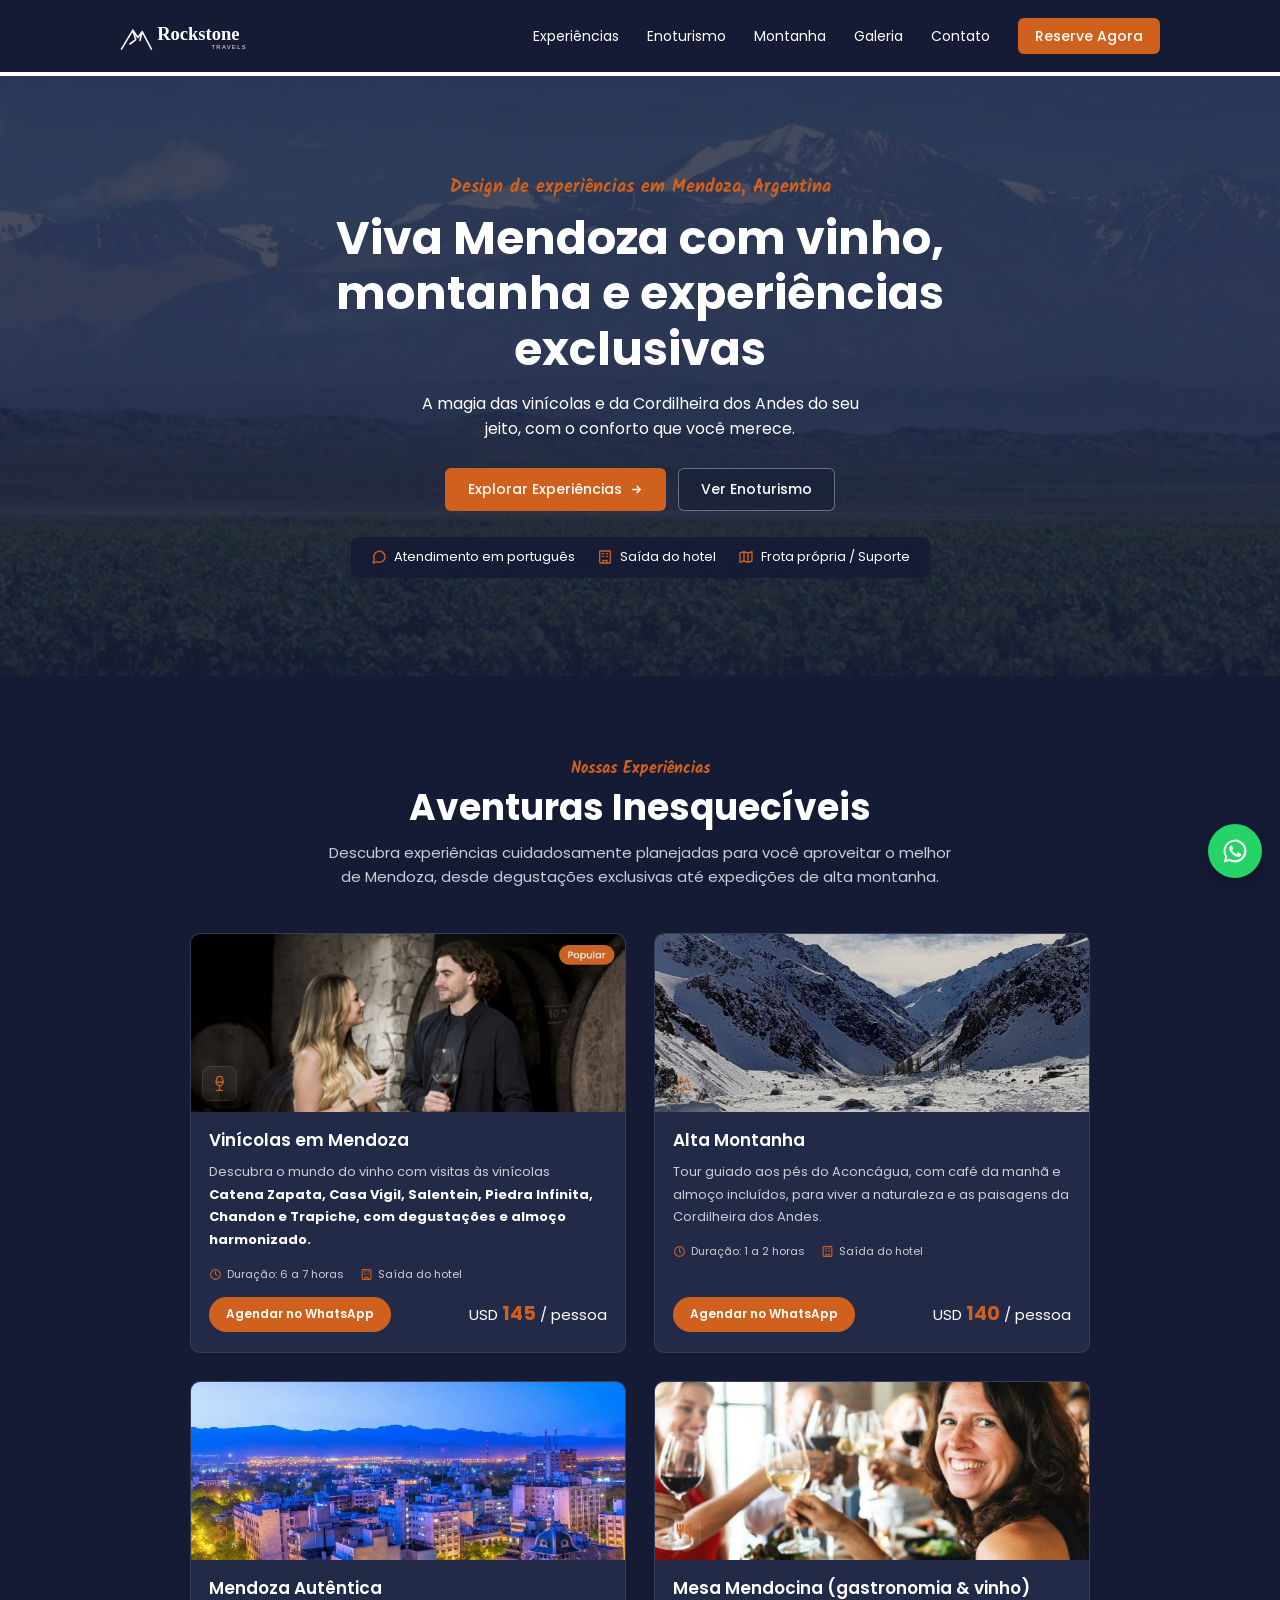
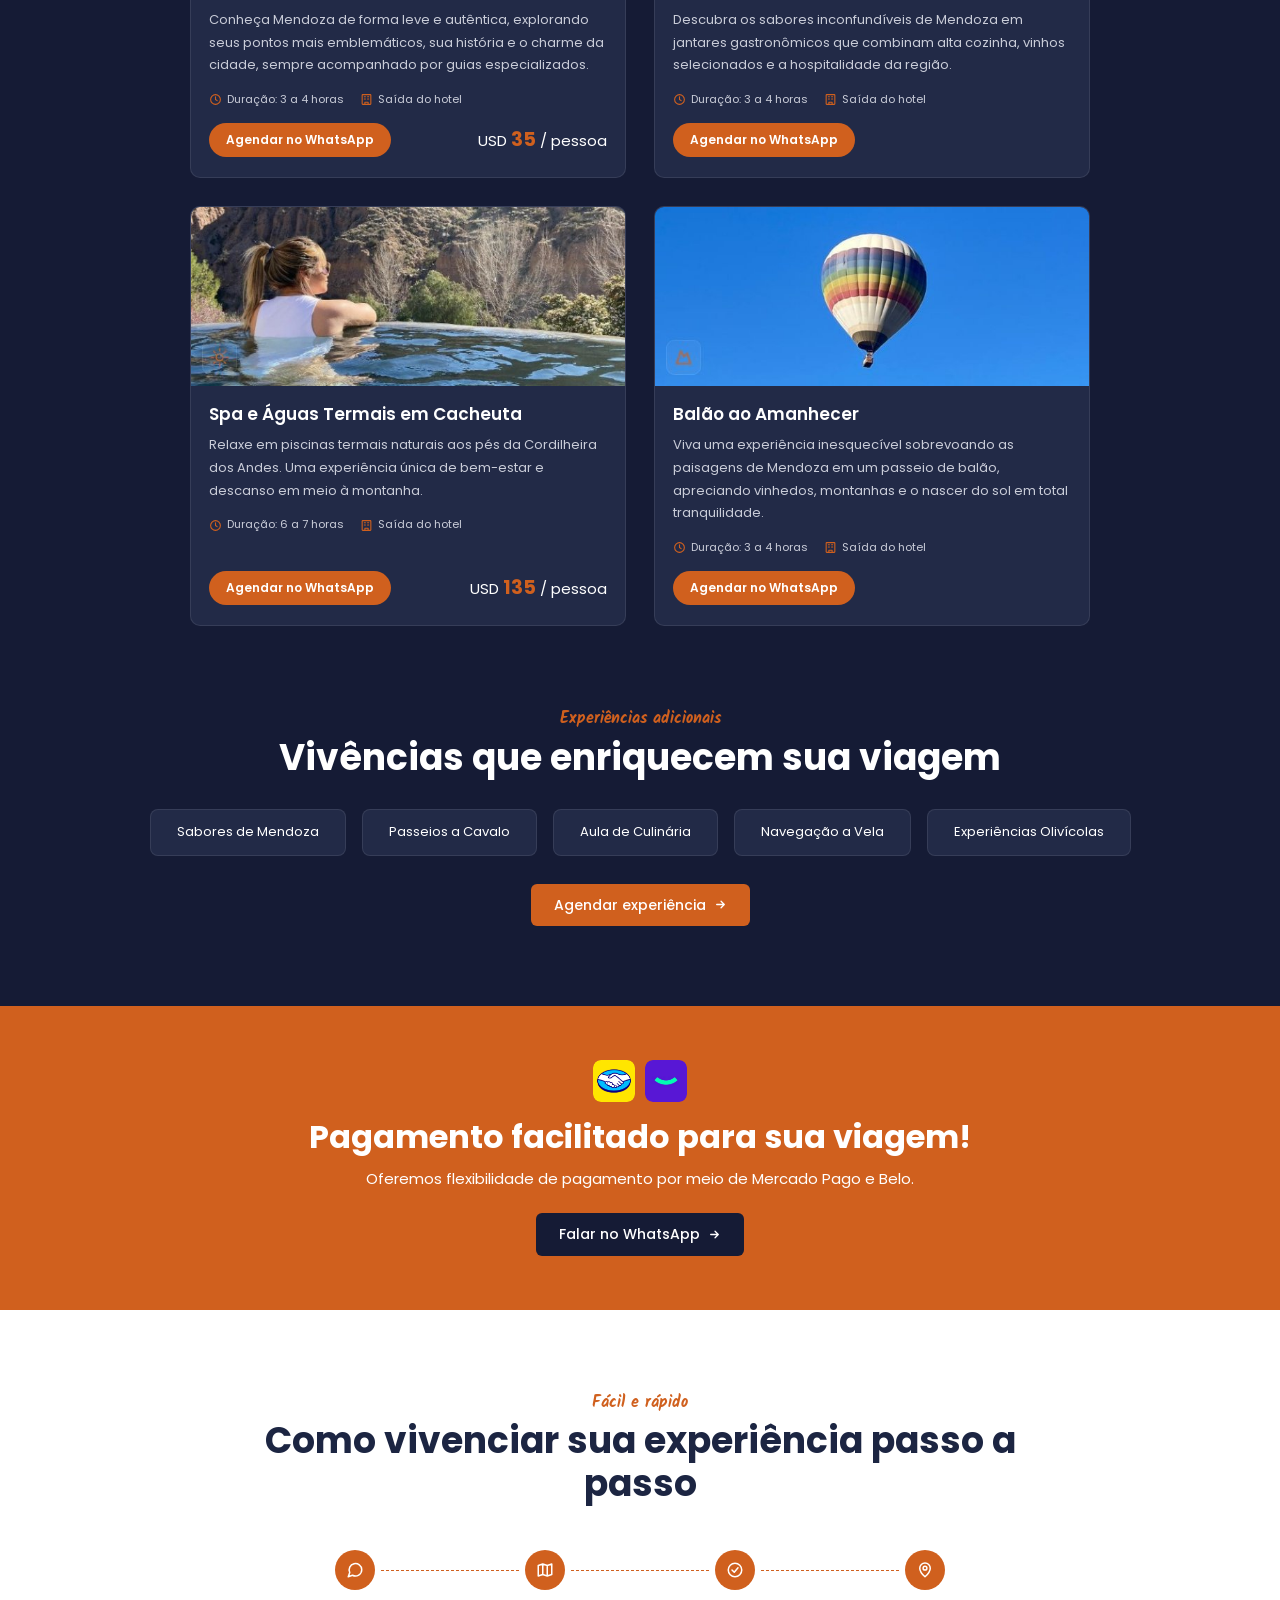
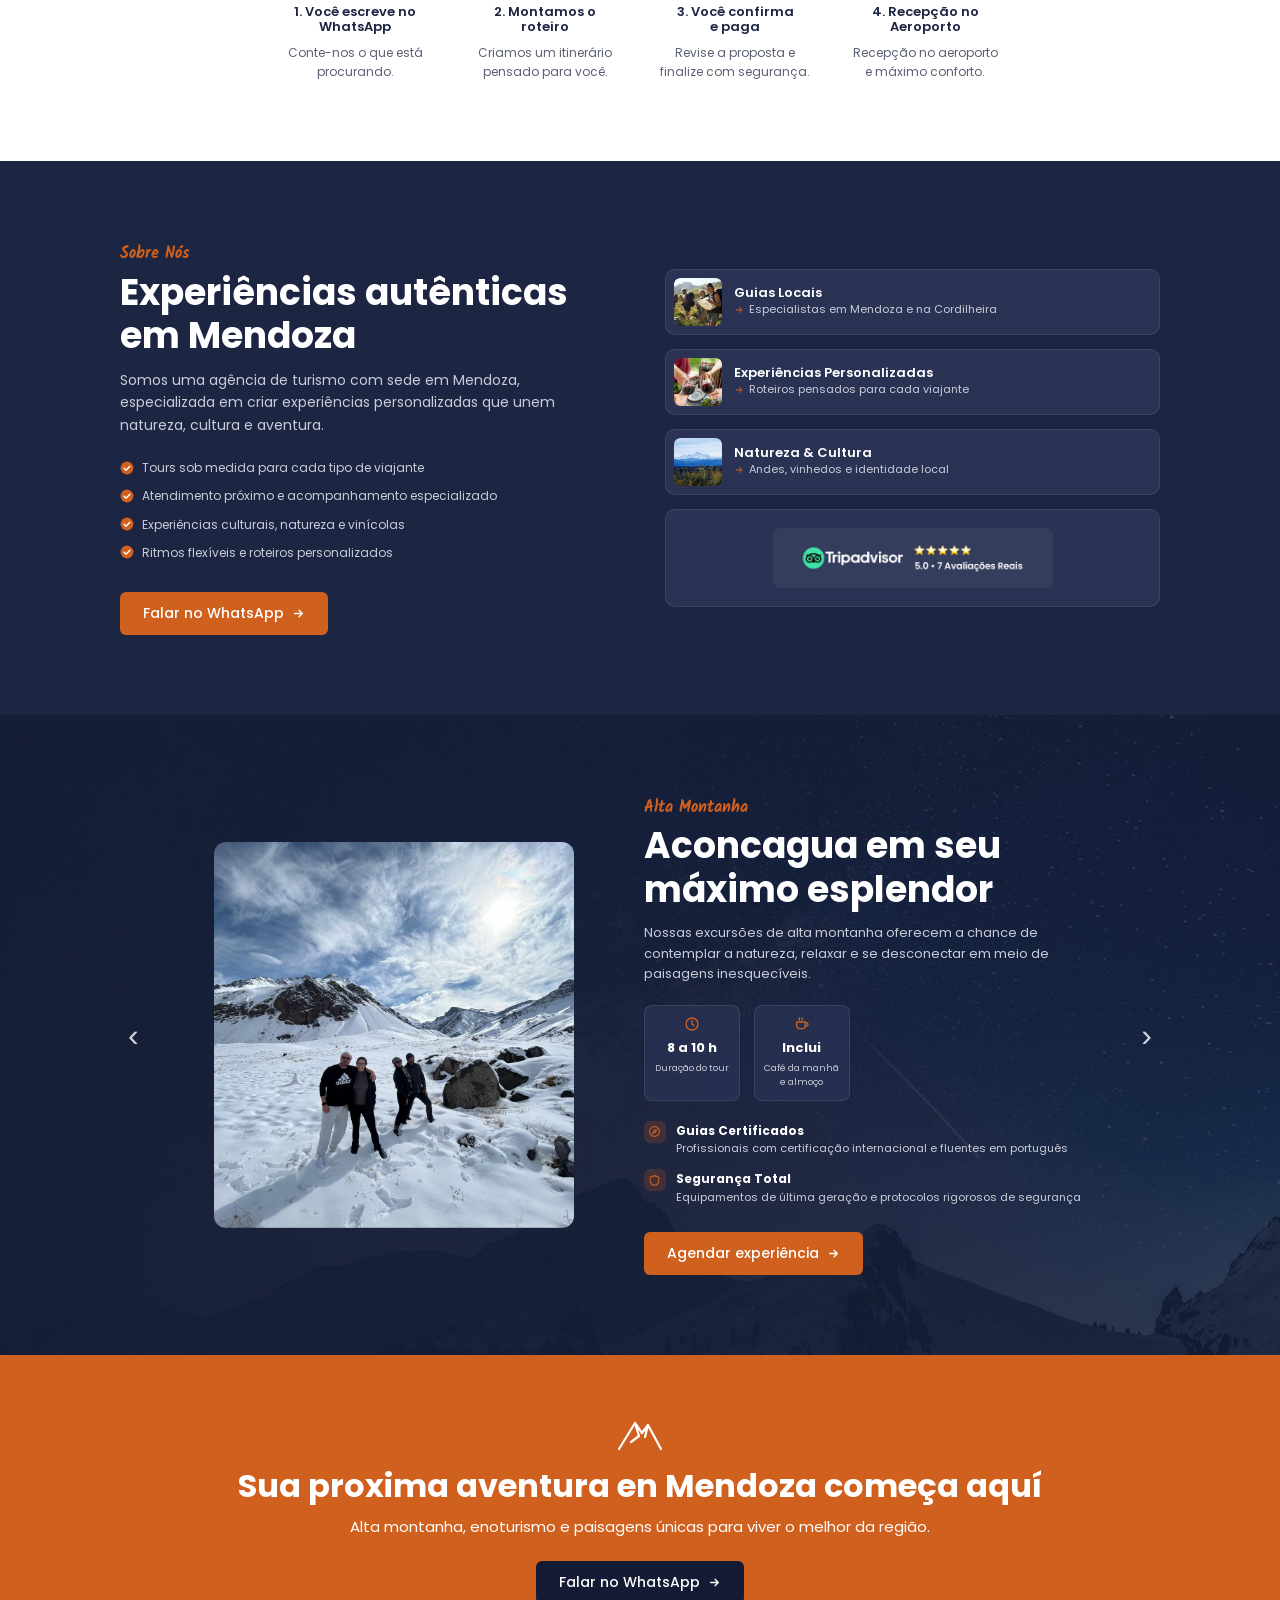
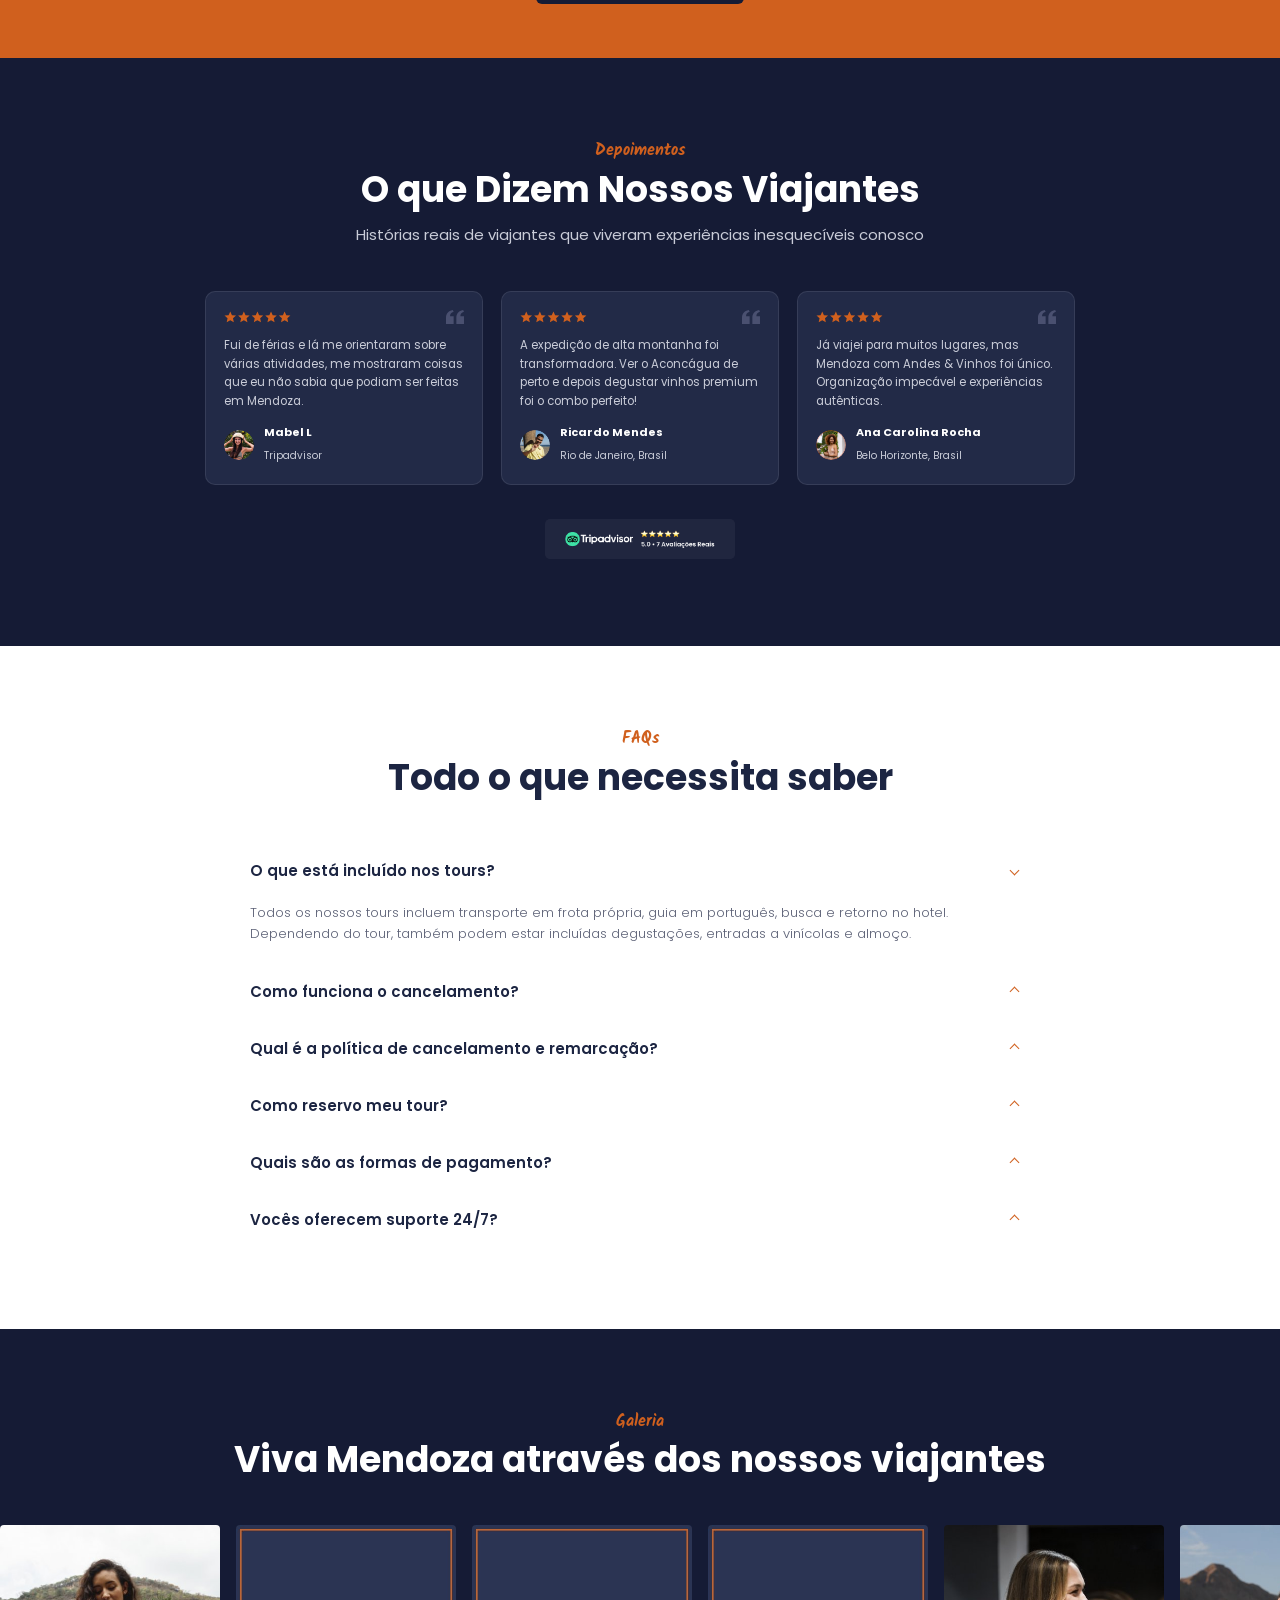
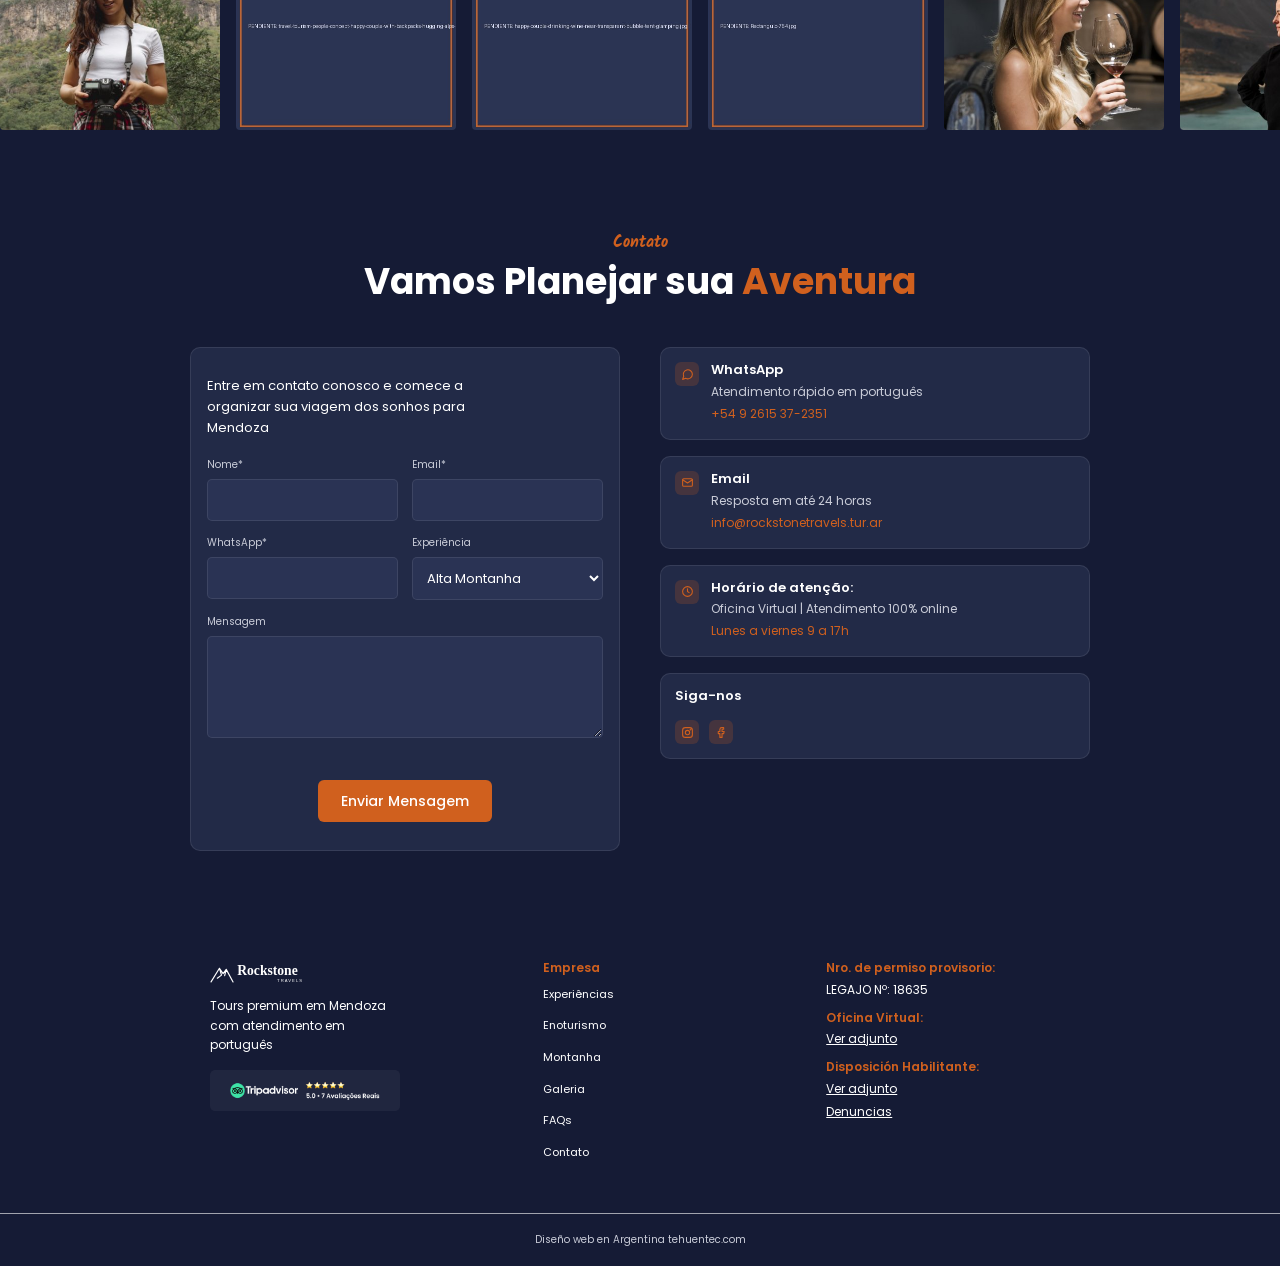
==== rockstone-travels/index.html @ bc7e4319 "Agrega copia estática de ROCKSTONE TRAVELS Sitio en HTML/CSS/JS sin WordPress, con imágenes extraída" ====
<!DOCTYPE html>
<html lang="pt-BR">
<head>
  <meta charset="UTF-8">
  <meta name="viewport" content="width=device-width, initial-scale=1.0">
  <title>ROCKSTONE TRAVELS</title>
  <meta name="description" content="Experiências premium em Mendoza: vinho, alta montanha, termas e gastronomia. Curadoria em português, chauffeur privativo e pagamento facilitado. Fale no WhatsApp.">
  <meta name="robots" content="index, follow, max-image-preview:large, max-snippet:-1, max-video-preview:-1">
  <link rel="canonical" href="https://www.rockstonetravels.com/">

  <meta property="og:locale" content="pt_BR">
  <meta property="og:type" content="website">
  <meta property="og:title" content="ROCKSTONE TRAVELS">
  <meta property="og:description" content="Experiências premium em Mendoza: vinho, alta montanha, termas e gastronomia. Curadoria em português, chauffeur privativo e pagamento facilitado. Fale no WhatsApp.">
  <meta property="og:url" content="https://www.rockstonetravels.com/">
  <meta property="og:site_name" content="ROCKSTONE TRAVELS">
  <meta property="og:image" content="https://www.rockstonetravels.com/assets/img/og-image.jpg">
  <meta name="twitter:card" content="summary_large_image">

  <link rel="icon" href="assets/img/favicon.svg" type="image/svg+xml">
  <meta name="theme-color" content="#151b35">

  <link rel="preconnect" href="https://fonts.googleapis.com">
  <link rel="preconnect" href="https://fonts.gstatic.com" crossorigin>
  <link href="https://fonts.googleapis.com/css2?family=Kalam:wght@700&family=Poppins:wght@300;400;500;600;700&display=swap" rel="stylesheet">
  <link rel="stylesheet" href="assets/css/style.css">

  <!-- Google Tag Manager (mismo contenedor que el sitio original) -->
  <script>(function(w,d,s,l,i){w[l]=w[l]||[];w[l].push({'gtm.start':new Date().getTime(),event:'gtm.js'});var f=d.getElementsByTagName(s)[0],j=d.createElement(s),dl=l!='dataLayer'?'&l='+l:'';j.async=true;j.src='https://www.googletagmanager.com/gtm.js?id='+i+dl;f.parentNode.insertBefore(j,f);})(window,document,'script','dataLayer','GTM-M43GJ84V');</script>

  <script type="application/ld+json">
  {"@context":"https://schema.org","@type":"TravelAgency","name":"ROCKSTONE TRAVELS","url":"https://www.rockstonetravels.com/","telephone":"+54 9 2615 37-2351","email":"info@rockstonetravels.tur.ar","address":{"@type":"PostalAddress","addressLocality":"Mendoza","addressCountry":"AR"},"sameAs":["https://www.instagram.com/rockstonetravels","https://www.facebook.com/rockstonetravels"]}
  </script>
</head>
<body>
  <noscript><iframe src="https://www.googletagmanager.com/ns.html?id=GTM-M43GJ84V" height="0" width="0" style="display:none;visibility:hidden"></iframe></noscript>
  <a class="skip-link" href="#conteudo">Pular para o conteúdo</a>

  <!-- ============ HEADER ============ -->
  <header class="header" id="header">
    <div class="container header-inner">
      <a href="#inicio" class="logo" aria-label="ROCKSTONE TRAVELS - início">
        <img src="assets/img/Vector.svg" alt="ROCKSTONE TRAVELS" width="160" height="34">
      </a>
      <button class="nav-toggle" id="navToggle" aria-label="Abrir menu" aria-expanded="false" aria-controls="nav">
        <span></span><span></span><span></span>
      </button>
      <nav class="nav" id="nav">
        <a href="#nuestras-experiencias-rockstone">Experiências</a>
        <a href="#enoturismo-con-rockstone" data-slide="1">Enoturismo</a>
        <a href="#montana-con-rockstone" data-slide="0">Montanha</a>
        <a href="#galeria-de-rockstone">Galeria</a>
        <a href="#rockstone-nuestro-contacto">Contato</a>
        <a href="https://api.whatsapp.com/send/?phone=5492615372351&amp;text&amp;type=phone_number&amp;app_absent=0" target="_blank" rel="noopener" class="btn btn-orange btn-sm">Reserve Agora</a>
      </nav>
    </div>
  </header>

  <main id="conteudo">

    <!-- ============ HERO ============ -->
    <section class="hero" id="inicio">
      <div class="container hero-content">
        <p class="kicker">Design de experiências em Mendoza, Argentina</p>
        <h1>Viva Mendoza com vinho, montanha e experiências exclusivas</h1>
        <p class="hero-sub">A magia das vinícolas e da Cordilheira dos Andes do seu jeito, com o conforto que você merece.</p>
        <div class="hero-btns">
          <a href="#nuestras-experiencias-rockstone" class="btn btn-orange">Explorar Experiências <img src="assets/img/Grupo-6652.svg" alt="" class="btn-icon"></a>
          <a href="#enoturismo-con-rockstone" data-slide="1" class="btn btn-ghost">Ver Enoturismo</a>
        </div>
        <ul class="hero-items">
          <li><img src="assets/img/Trazado-21344.svg" alt="">Atendimento em português</li>
          <li><img src="assets/img/icono-hotel.svg" alt="">Saída do hotel</li>
          <li><img src="assets/img/icoonomapa.svg" alt="">Frota própria / Suporte</li>
        </ul>
      </div>
    </section>

    <!-- ============ EXPERIÊNCIAS ============ -->
    <section class="section dark" id="nuestras-experiencias-rockstone">
      <div class="container">
        <div class="section-head">
          <p class="kicker">Nossas Experiências</p>
          <h2>Aventuras Inesquecíveis</h2>
          <p>Descubra experiências cuidadosamente planejadas para você aproveitar o melhor de Mendoza, desde degustações exclusivas até expedições de alta montanha.</p>
        </div>

        <div class="cards">
          <article class="card">
            <img class="card-img" src="assets/img/Grupo-6465.jpg" alt="Casal degustando vinho em uma vinícola de Mendoza" loading="lazy" width="622" height="256">
            <div class="card-body">
              <h3>Vinícolas em Mendoza</h3>
              <p>Descubra o mundo do vinho com visitas às vinícolas <strong>Catena Zapata, Casa Vigil, Salentein, Piedra Infinita, Chandon e Trapiche, com degustações e almoço harmonizado.</strong></p>
              <ul class="card-meta">
                <li><img src="assets/img/reloj.svg" alt="">Duração: 6 a 7 horas</li>
                <li><img src="assets/img/icono-hotel.svg" alt="">Saída do hotel</li>
              </ul>
              <div class="card-foot">
                <a href="https://api.whatsapp.com/send/?phone=5492615372351&amp;text&amp;type=phone_number&amp;app_absent=0" target="_blank" rel="noopener" class="btn btn-orange btn-sm btn-pill">Agendar no WhatsApp</a>
                <p class="price">USD <strong>145</strong> / pessoa</p>
              </div>
            </div>
          </article>

          <article class="card">
            <img class="card-img" src="assets/img/Grupo-6468.jpg" alt="Cordilheira dos Andes nevada" loading="lazy" width="622" height="256">
            <div class="card-body">
              <h3>Alta Montanha</h3>
              <p>Tour guiado aos pés do Aconcágua, com café da manhã e almoço incluídos, para viver a naturaleza e as paisagens da Cordilheira dos Andes.</p>
              <ul class="card-meta">
                <li><img src="assets/img/reloj.svg" alt="">Duração: 1 a 2 horas</li>
                <li><img src="assets/img/icono-hotel.svg" alt="">Saída do hotel</li>
              </ul>
              <div class="card-foot">
                <a href="https://api.whatsapp.com/send/?phone=5492615372351&amp;text&amp;type=phone_number&amp;app_absent=0" target="_blank" rel="noopener" class="btn btn-orange btn-sm btn-pill">Agendar no WhatsApp</a>
                <p class="price">USD <strong>140</strong> / pessoa</p>
              </div>
            </div>
          </article>

          <article class="card">
            <img class="card-img" src="assets/img/Grupo-6471.jpg" alt="Vista noturna da cidade de Mendoza" loading="lazy" width="622" height="256">
            <div class="card-body">
              <h3>Mendoza Autêntica</h3>
              <p>Conheça Mendoza de forma leve e autêntica, explorando seus pontos mais emblemáticos, sua história e o charme da cidade, sempre acompanhado por guias especializados.</p>
              <ul class="card-meta">
                <li><img src="assets/img/reloj.svg" alt="">Duração: 3 a 4 horas</li>
                <li><img src="assets/img/icono-hotel.svg" alt="">Saída do hotel</li>
              </ul>
              <div class="card-foot">
                <a href="https://api.whatsapp.com/send/?phone=5492615372351&amp;text&amp;type=phone_number&amp;app_absent=0" target="_blank" rel="noopener" class="btn btn-orange btn-sm btn-pill">Agendar no WhatsApp</a>
                <p class="price">USD <strong>35</strong> / pessoa</p>
              </div>
            </div>
          </article>

          <article class="card">
            <img class="card-img" src="assets/img/Grupo-6474.jpg" alt="Amigos brindando com vinho em um jantar" loading="lazy" width="622" height="256">
            <div class="card-body">
              <h3>Mesa Mendocina (gastronomia &amp; vinho)</h3>
              <p>Descubra os sabores inconfundíveis de Mendoza em jantares gastronômicos que combinam alta cozinha, vinhos selecionados e a hospitalidade da região.</p>
              <ul class="card-meta">
                <li><img src="assets/img/reloj.svg" alt="">Duração: 3 a 4 horas</li>
                <li><img src="assets/img/icono-hotel.svg" alt="">Saída do hotel</li>
              </ul>
              <div class="card-foot">
                <a href="https://api.whatsapp.com/send/?phone=5492615372351&amp;text&amp;type=phone_number&amp;app_absent=0" target="_blank" rel="noopener" class="btn btn-orange btn-sm btn-pill">Agendar no WhatsApp</a>
              </div>
            </div>
          </article>

          <article class="card">
            <img class="card-img" src="assets/img/componente-12.jpg" alt="Mulher relaxando nas termas de Cacheuta" loading="lazy" width="622" height="256">
            <div class="card-body">
              <h3>Spa e Águas Termais em Cacheuta</h3>
              <p>Relaxe em piscinas termais naturais aos pés da Cordilheira dos Andes. Uma experiência única de bem-estar e descanso em meio à montanha.</p>
              <ul class="card-meta">
                <li><img src="assets/img/reloj.svg" alt="">Duração: 6 a 7 horas</li>
                <li><img src="assets/img/icono-hotel.svg" alt="">Saída do hotel</li>
              </ul>
              <div class="card-foot">
                <a href="https://api.whatsapp.com/send/?phone=5492615372351&amp;text&amp;type=phone_number&amp;app_absent=0" target="_blank" rel="noopener" class="btn btn-orange btn-sm btn-pill">Agendar no WhatsApp</a>
                <p class="price">USD <strong>135</strong> / pessoa</p>
              </div>
            </div>
          </article>

          <article class="card">
            <img class="card-img" src="assets/img/componente-24.jpg" alt="Balão de ar quente no céu azul" loading="lazy" width="622" height="256">
            <div class="card-body">
              <h3>Balão ao Amanhecer</h3>
              <p>Viva uma experiência inesquecível sobrevoando as paisagens de Mendoza em um passeio de balão, apreciando vinhedos, montanhas e o nascer do sol em total tranquilidade.</p>
              <ul class="card-meta">
                <li><img src="assets/img/reloj.svg" alt="">Duração: 3 a 4 horas</li>
                <li><img src="assets/img/icono-hotel.svg" alt="">Saída do hotel</li>
              </ul>
              <div class="card-foot">
                <a href="https://api.whatsapp.com/send/?phone=5492615372351&amp;text&amp;type=phone_number&amp;app_absent=0" target="_blank" rel="noopener" class="btn btn-orange btn-sm btn-pill">Agendar no WhatsApp</a>
              </div>
            </div>
          </article>
        </div>

        <div class="section-head extra-head">
          <p class="kicker">Experiências adicionais</p>
          <h2>Vivências que enriquecem sua viagem</h2>
        </div>
        <ul class="chips">
          <li>Sabores de Mendoza</li>
          <li>Passeios a Cavalo</li>
          <li>Aula de Culinária</li>
          <li>Navegação a Vela</li>
          <li>Experiências Olivícolas</li>
        </ul>
        <div class="center">
          <a href="https://api.whatsapp.com/send/?phone=5492615372351&amp;text&amp;type=phone_number&amp;app_absent=0" target="_blank" rel="noopener" class="btn btn-orange">Agendar experiência <img src="assets/img/Grupo-6652.svg" alt="" class="btn-icon"></a>
        </div>
      </div>
    </section>

    <!-- ============ PAGAMENTO ============ -->
    <section class="banner-orange">
      <div class="container center">
        <div class="wallets">
          <img src="assets/img/mercado-pago.png" alt="Mercado Pago" width="42" height="42">
          <img src="assets/img/belo_app_logo.png" alt="Belo" width="42" height="42">
        </div>
        <h2>Pagamento facilitado para sua viagem!</h2>
        <p>Oferemos flexibilidade de pagamento por meio de Mercado Pago e Belo.</p>
        <a href="https://api.whatsapp.com/send/?phone=5492615372351&amp;text&amp;type=phone_number&amp;app_absent=0" target="_blank" rel="noopener" class="btn btn-navy">Falar no WhatsApp <img src="assets/img/Grupo-6652.svg" alt="" class="btn-icon"></a>
      </div>
    </section>

    <!-- ============ PASSO A PASSO ============ -->
    <section class="section light">
      <div class="container">
        <div class="section-head">
          <p class="kicker">Fácil e rápido</p>
          <h2>Como vivenciar sua experiência passo a passo</h2>
        </div>
        <ol class="steps">
          <li>
            <span class="step-icon"><img src="assets/img/Grupo-6583.svg" alt="WhatsApp"></span>
            <h3>1. Você escreve no<br>WhatsApp</h3>
            <p>Conte-nos o que está<br>procurando.</p>
          </li>
          <li>
            <span class="step-icon"><img src="assets/img/map1.svg" alt="Roteiro"></span>
            <h3>2. Montamos o<br>roteiro</h3>
            <p>Criamos um itinerário<br>pensado para você.</p>
          </li>
          <li>
            <span class="step-icon"><img src="assets/img/check.svg" alt="Confirma"></span>
            <h3>3. Você confirma<br>e paga</h3>
            <p>Revise a proposta e<br>finalize com segurança.</p>
          </li>
          <li>
            <span class="step-icon"><img src="assets/img/pin.svg" alt="Aeroporto"></span>
            <h3>4. Recepção no<br>Aeroporto</h3>
            <p>Recepção no aeroporto<br>e máximo conforto.</p>
          </li>
        </ol>
      </div>
    </section>

    <!-- ============ SOBRE NÓS ============ -->
    <section class="section navy" id="sobre-nos">
      <div class="container split">
        <div>
          <p class="kicker">Sobre Nós</p>
          <h2 class="left">Experiências autênticas em Mendoza</h2>
          <p class="lead">Somos uma agência de turismo com sede em Mendoza, especializada em criar experiências personalizadas que unem natureza, cultura e aventura.</p>
          <ul class="checklist">
            <li><img src="assets/img/check-1.svg" alt="">Tours sob medida para cada tipo de viajante</li>
            <li><img src="assets/img/check-1.svg" alt="">Atendimento próximo e acompanhamento especializado</li>
            <li><img src="assets/img/check-1.svg" alt="">Experiências culturais, natureza e vinícolas</li>
            <li><img src="assets/img/check-1.svg" alt="">Ritmos flexíveis e roteiros personalizados</li>
          </ul>
          <a href="https://api.whatsapp.com/send/?phone=5492615372351&amp;text&amp;type=phone_number&amp;app_absent=0" target="_blank" rel="noopener" class="btn btn-orange">Falar no WhatsApp <img src="assets/img/Grupo-6652.svg" alt="" class="btn-icon"></a>
        </div>
        <div class="about-cards">
          <div class="about-card">
            <img src="assets/img/group-hikers-practicing-map-reading-navigation-skills.png" alt="Grupo de trilheiros com guia" loading="lazy" width="96" height="96">
            <div><h3>Guias Locais</h3><p><img src="assets/img/arrow.svg" alt="">Especialistas em Mendoza e na Cordilheira</p></div>
          </div>
          <div class="about-card">
            <img src="assets/img/EXPERIENCIAS.png" alt="Brinde com vinho tinto" loading="lazy" width="96" height="96">
            <div><h3>Experiências Personalizadas</h3><p><img src="assets/img/arrow.svg" alt="">Roteiros pensados para cada viajante</p></div>
          </div>
          <div class="about-card">
            <img src="assets/img/scenic-view-snowcapped-mountains-against-sky.png" alt="Montanhas nevadas" loading="lazy" width="96" height="96">
            <div><h3>Natureza &amp; Cultura</h3><p><img src="assets/img/arrow.svg" alt="">Andes, vinhedos e identidade local</p></div>
          </div>
          <a class="advisor-card" href="https://www.tripadvisor.com.ar/Attraction_Review-g312781-d34187657-Reviews-Rockstone_Travels-Mendoza_Province_of_Mendoza_Cuyo.html" target="_blank" rel="noopener noreferrer">
            <img src="assets/img/Link.png" alt="Tripadvisor 5.0 - 7 avaliações reais" loading="lazy" width="304" height="65">
          </a>
        </div>
      </div>
    </section>

    <!-- ============ MONTANHA / ENOTURISMO (slider) ============ -->
    <section class="section mountain" aria-roledescription="carrossel" aria-label="Alta Montanha e Enoturismo">
      <span class="anchor" id="montana-con-rockstone"></span>
      <span class="anchor" id="enoturismo-con-rockstone"></span>
      <div class="container slider" id="slider">
        <button class="slider-arrow prev" aria-label="Anterior">&#8249;</button>
        <div class="slides">
          <div class="slide is-active" aria-roledescription="slide" aria-label="1 de 2">
            <img class="slide-img" src="assets/img/WhatsApp-Image-2026-05-17-at-23.02.59-1-1.png" alt="Viajantes na neve da alta montanha" width="512" height="550">
            <div class="slide-text">
              <p class="kicker">Alta Montanha</p>
              <h2 class="left">Aconcagua em seu máximo esplendor</h2>
              <p>Nossas excursões de alta montanha oferecem a chance de contemplar a natureza, relaxar e se desconectar em meio de paisagens inesquecíveis.</p>
              <div class="mini-cards">
                <div class="mini-card"><img src="assets/img/iconoreloj.svg" alt=""><strong>8 a 10 h</strong><span>Duração do tour</span></div>
                <div class="mini-card"><img src="assets/img/desayuno.svg" alt=""><strong>Inclui</strong><span>Café da manhã e almoço</span></div>
              </div>
              <ul class="features">
                <li><span class="feat-icon"><img src="assets/img/map.svg" alt=""></span><div><strong>Guias Certificados</strong><p>Profissionais com certificação internacional e fluentes em português</p></div></li>
                <li><span class="feat-icon"><img src="assets/img/shield.svg" alt=""></span><div><strong>Segurança Total</strong><p>Equipamentos de última geração e protocolos rigorosos de segurança</p></div></li>
              </ul>
              <a href="https://api.whatsapp.com/send/?phone=5492615372351&amp;text&amp;type=phone_number&amp;app_absent=0" target="_blank" rel="noopener" class="btn btn-orange">Agendar experiência <img src="assets/img/Grupo-6652.svg" alt="" class="btn-icon"></a>
            </div>
          </div>

          <div class="slide" aria-roledescription="slide" aria-label="2 de 2">
            <img class="slide-img" src="assets/img/imagen-bodega.jpg" alt="Vinícola em Luján de Cuyo" width="512" height="550">
            <div class="slide-text">
              <p class="kicker">Enoturismo</p>
              <h2 class="left">Luján de Cuyo: a experiência completa</h2>
              <p>Descubra o melhor do enoturismo em Mendoza com degustações premium, almoço harmonizado e visitas às vinícolas mais renomadas do Luján de Cuyo.</p>
              <ul class="bodegas">
                <li><span>✓</span>Catena Zapata</li>
                <li><span>✓</span>Chandon</li>
                <li><span>✓</span>Trapiche</li>
              </ul>
              <ul class="features">
                <li><span class="feat-icon"><img src="assets/img/map.svg" alt=""></span><div><strong>Guias Certificados</strong><p>Profissionais com certificação internacional e fluentes em português</p></div></li>
                <li><span class="feat-icon"><img src="assets/img/shield.svg" alt=""></span><div><strong>Segurança Total</strong><p>Equipamentos de última geração e protocolos rigorosos de segurança</p></div></li>
              </ul>
              <a href="https://api.whatsapp.com/send/?phone=5492615372351&amp;text&amp;type=phone_number&amp;app_absent=0" target="_blank" rel="noopener" class="btn btn-orange">Agendar experiência <img src="assets/img/Grupo-6652.svg" alt="" class="btn-icon"></a>
            </div>
          </div>
        </div>
        <button class="slider-arrow next" aria-label="Próximo">&#8250;</button>
      </div>
    </section>

    <!-- ============ CTA ============ -->
    <section class="banner-orange">
      <div class="container center">
        <img src="assets/img/Grupo-6715.svg" alt="" class="banner-icon" width="46" height="42">
        <h2>Sua proxima aventura en Mendoza começa aquí</h2>
        <p>Alta montanha, enoturismo e paisagens únicas para viver o melhor da região.</p>
        <a href="https://api.whatsapp.com/send/?phone=5492615372351&amp;text&amp;type=phone_number&amp;app_absent=0" target="_blank" rel="noopener" class="btn btn-navy">Falar no WhatsApp <img src="assets/img/Grupo-6652.svg" alt="" class="btn-icon"></a>
      </div>
    </section>

    <!-- ============ DEPOIMENTOS ============ -->
    <section class="section dark">
      <div class="container">
        <div class="section-head">
          <p class="kicker">Depoimentos</p>
          <h2>O que Dizem Nossos Viajantes</h2>
          <p>Histórias reais de viajantes que viveram experiências inesquecíveis conosco</p>
        </div>
        <div class="testimonials">
          <figure class="testimonial">
            <div class="t-top"><img src="assets/img/resenasestrellas.svg" alt="5 estrelas" class="stars"><img src="assets/img/Grupo-6662.svg" alt="" class="quote"></div>
            <blockquote>Fui de férias e lá me orientaram sobre várias atividades, me mostraram coisas que eu não sabia que podiam ser feitas em Mendoza.</blockquote>
            <figcaption><img src="assets/img/avatar1.png" alt="" width="40" height="40"><div><strong>Mabel L</strong><span>Tripadvisor</span></div></figcaption>
          </figure>
          <figure class="testimonial">
            <div class="t-top"><img src="assets/img/resenasestrellas.svg" alt="5 estrelas" class="stars"><img src="assets/img/Grupo-6662.svg" alt="" class="quote"></div>
            <blockquote>A expedição de alta montanha foi transformadora. Ver o Aconcágua de perto e depois degustar vinhos premium foi o combo perfeito!</blockquote>
            <figcaption><img src="assets/img/front-view-smiley-man-holding-ice-cream.png" alt="" width="40" height="40"><div><strong>Ricardo Mendes</strong><span>Rio de Janeiro, Brasil</span></div></figcaption>
          </figure>
          <figure class="testimonial">
            <div class="t-top"><img src="assets/img/resenasestrellas.svg" alt="5 estrelas" class="stars"><img src="assets/img/Grupo-6662.svg" alt="" class="quote"></div>
            <blockquote>Já viajei para muitos lugares, mas Mendoza com Andes &amp; Vinhos foi único. Organização impecável e experiências autênticas.</blockquote>
            <figcaption><img src="assets/img/avatar2.png" alt="" width="40" height="40"><div><strong>Ana Carolina Rocha</strong><span>Belo Horizonte, Brasil</span></div></figcaption>
          </figure>
        </div>
        <div class="center">
          <a class="advisor-pill" href="https://www.tripadvisor.com.ar/Attraction_Review-g312781-d34187657-Reviews-Rockstone_Travels-Mendoza_Province_of_Mendoza_Cuyo.html" target="_blank" rel="noopener noreferrer">
            <img src="assets/img/Link.png" alt="Tripadvisor 5.0 - 7 avaliações reais" loading="lazy" width="152" height="33">
          </a>
        </div>
      </div>
    </section>

    <!-- ============ FAQ ============ -->
    <section class="section light" id="rockstone-nuestros-faqs">
      <div class="container narrow">
        <div class="section-head">
          <p class="kicker">FAQs</p>
          <h2>Todo o que necessita saber</h2>
        </div>
        <div class="faq">
          <details open>
            <summary>O que está incluído nos tours?</summary>
            <p>Todos os nossos tours incluem transporte em frota própria, guia em português, busca e retorno no hotel. Dependendo do tour, também podem estar incluídas degustações, entradas a vinícolas e almoço.</p>
          </details>
          <details>
            <summary>Como funciona o cancelamento?</summary>
            <p>As condições de cancelamento variam de acordo com o tour contratado. Recomendamos consultar os detalhes específicos e prazos no momento da reserva através do nosso atendimento via WhatsApp.</p>
          </details>
          <details>
            <summary>Qual é a política de cancelamento e remarcação?</summary>
            <p>Para cancelamentos ou remarcações, entre em contato pelo WhatsApp com 48 horas de antecedência. Analisaremos seu caso para reagendar ou processar o reembolso conforme as condições do passeio.</p>
          </details>
          <details>
            <summary>Como reservo meu tour?</summary>
            <p>É simples: clique em qualquer botão para falar conosco pelo <a href="https://api.whatsapp.com/send/?phone=5492615372351&amp;text&amp;type=phone_number&amp;app_absent=0" target="_blank" rel="noopener">WhatsApp</a>, onde montamos seu roteiro personalizado. Após confirmar o pagamento, buscamos você diretamente no seu hotel para iniciar a experiência.</p>
          </details>
          <details>
            <summary>Quais são as formas de pagamento?</summary>
            <p>Aceitamos Pix, Belo, Real (BRL) e outras opções para sua comodidade. Para mais detalhes e confirmar as formas disponíveis, consulte-nos diretamente pelo WhatsApp.</p>
          </details>
          <details>
            <summary>Vocês oferecem suporte 24/7?</summary>
            <p>Sim, oferecemos suporte personalizado 24/7. Você terá um canal direto conosco via WhatsApp para qualquer assistência necessária durante sua viagem em Mendoza.</p>
          </details>
        </div>
      </div>
    </section>

    <!-- ============ GALERIA ============ -->
    <section class="section dark gallery-section" id="galeria-de-rockstone">
      <div class="section-head container">
        <p class="kicker">Galeria</p>
        <h2>Viva Mendoza através dos nossos viajantes</h2>
      </div>
      <div class="marquee">
        <div class="marquee-track">
          <img src="assets/img/low-angle-female-checking-photos-camera.jpg" alt="Viajante com câmera fotográfica" loading="lazy" width="435" height="408">
          <img src="assets/img/travel-tourism-people-concept-happy-couple-with-backpacks-hugging-alps-mountains-background-1.jpg" alt="Casal abraçado com mochilas nas montanhas" loading="lazy" width="435" height="408">
          <img src="assets/img/happy-couple-drinking-wine-near-transparent-bubble-tent-glamping.jpg" alt="Casal bebendo vinho em glamping" loading="lazy" width="435" height="408">
          <img src="assets/img/Rectangulo-754.jpg" alt="Viajantes em Mendoza" loading="lazy" width="435" height="408">
          <img src="assets/img/side-view-smiley-woman-holding-glass-1.jpg" alt="Mulher sorrindo com taça de vinho" loading="lazy" width="435" height="408">
          <img src="assets/img/young-woman-standing-against-mountain.jpg" alt="Mulher diante das montanhas" loading="lazy" width="435" height="408">
          <img src="assets/img/man-with-camera.jpg" alt="Homem com câmera e mochila" loading="lazy" width="435" height="408">
          <img src="assets/img/young-trekker-embraces-challenge-mountain-hiking-with-fresh-air.jpg" alt="Trilheiro no alto da montanha" loading="lazy" width="445" height="408">
        </div>
      </div>
    </section>

    <!-- ============ CONTATO ============ -->
    <section class="section dark contact-section" id="rockstone-nuestro-contacto">
      <div class="container">
        <div class="section-head">
          <p class="kicker">Contato</p>
          <h2>Vamos Planejar sua <span class="orange">Aventura</span></h2>
        </div>
        <div class="contact">
          <form class="contact-form" id="contactForm" novalidate>
            <p>Entre em contato conosco e comece a organizar sua viagem dos sonhos para Mendoza</p>
            <div class="form-grid">
              <label>Nome*<input type="text" name="nome" required autocomplete="name"></label>
              <label>Email*<input type="email" name="email" required autocomplete="email"></label>
              <label>WhatsApp*<input type="tel" name="whatsapp" required autocomplete="tel"></label>
              <label>Experiência
                <select name="experiencia">
                  <option>Alta Montanha</option>
                  <option>City Tour</option>
                  <option>Cavalgadas</option>
                  <option>Vinícolas de Luján de Cuyo e Maipú</option>
                  <option>Vinícolas do Vale de Uco</option>
                  <option>Jantares Gastronômicos</option>
                </select>
              </label>
              <label class="full">Mensagem<textarea name="mensagem" rows="4"></textarea></label>
            </div>
            <p class="form-msg" id="formMsg" role="status" aria-live="polite"></p>
            <button type="submit" class="btn btn-orange">Enviar Mensagem</button>
          </form>

          <div class="contact-info">
            <div class="info-card">
              <span class="info-icon"><img src="assets/img/iconocomunicacion.svg" alt=""></span>
              <div><h3>WhatsApp</h3><p>Atendimento rápido em português</p><a href="https://api.whatsapp.com/send/?phone=5492615372351&amp;text&amp;type=phone_number&amp;app_absent=0" target="_blank" rel="noopener">+54 9 2615 37-2351</a></div>
            </div>
            <div class="info-card">
              <span class="info-icon"><img src="assets/img/mail.svg" alt=""></span>
              <div><h3>Email</h3><p>Resposta em até 24 horas</p><a href="mailto:info@rockstonetravels.tur.ar">info@rockstonetravels.tur.ar</a></div>
            </div>
            <div class="info-card">
              <span class="info-icon"><img src="assets/img/horarios.svg" alt=""></span>
              <div><h3>Horário de atenção:</h3><p>Oficina Virtual | Atendimento 100% online</p><span class="orange">Lunes a viernes 9 a 17h</span></div>
            </div>
            <div class="info-card social">
              <h3>Siga-nos</h3>
              <div class="social-links">
                <a href="https://www.instagram.com/rockstonetravels" target="_blank" rel="noopener noreferrer" aria-label="Instagram"><img src="assets/img/insta.svg" alt=""></a>
                <a href="https://www.facebook.com/rockstonetravels" target="_blank" rel="noopener noreferrer" aria-label="Facebook"><img src="assets/img/face.svg" alt=""></a>
              </div>
            </div>
          </div>
        </div>
      </div>
    </section>
  </main>

  <!-- ============ FOOTER ============ -->
  <footer class="footer">
    <div class="container footer-grid">
      <div>
        <img src="assets/img/Vector.svg" alt="ROCKSTONE TRAVELS" width="160" height="34" class="footer-logo">
        <p>Tours premium em Mendoza com atendimento em português</p>
        <a class="advisor-pill" href="https://www.tripadvisor.com.ar/Attraction_Review-g312781-d34187657-Reviews-Rockstone_Travels-Mendoza_Province_of_Mendoza_Cuyo.html" target="_blank" rel="noopener noreferrer">
          <img src="assets/img/Link.png" alt="Tripadvisor" loading="lazy" width="152" height="33">
        </a>
      </div>
      <div>
        <h4>Empresa</h4>
        <ul class="footer-links">
          <li><a href="#nuestras-experiencias-rockstone">Experiências</a></li>
          <li><a href="#enoturismo-con-rockstone" data-slide="1">Enoturismo</a></li>
          <li><a href="#montana-con-rockstone" data-slide="0">Montanha</a></li>
          <li><a href="#galeria-de-rockstone">Galeria</a></li>
          <li><a href="#rockstone-nuestros-faqs">FAQs</a></li>
          <li><a href="#rockstone-nuestro-contacto">Contato</a></li>
        </ul>
      </div>
      <div class="legal">
        <h4>Nro. de permiso provisorio:</h4>
        <p>LEGAJO Nº: 18635</p>
        <h4>Oficina Virtual:</h4>
        <p><a href="docs/if-2023-46141134-apn-dnrdi-23slyt-dWxMpzbW29Fqa4Eo-1.pdf" target="_blank" rel="noopener">Ver adjunto</a></p>
        <h4>Disposición Habilitante:</h4>
        <p><a href="docs/di-2023-88980576-apn-dnav-mtyd-provisorio-YNqOE90PxpF1DjDO.pdf" target="_blank" rel="noopener">Ver adjunto</a></p>
        <p><a href="https://www.argentina.gob.ar/servicio/presentar-una-denuncia-contra-una-agencia-de-viajes" target="_blank" rel="noopener">Denuncias</a></p>
      </div>
    </div>
    <div class="footer-bottom">
      <p>Diseño web en Argentina <a href="https://tehuentec.com/" target="_blank" rel="noopener">tehuentec.com</a></p>
    </div>
  </footer>

  <a class="wa-float" href="https://api.whatsapp.com/send/?phone=5492615372351&amp;text&amp;type=phone_number&amp;app_absent=0" target="_blank" rel="noopener" aria-label="Falar no WhatsApp">
    <svg viewBox="0 0 32 32" width="28" height="28" aria-hidden="true"><path fill="#fff" d="M16 3a13 13 0 0 0-11.2 19.6L3 29l6.6-1.7A13 13 0 1 0 16 3zm0 23.7c-2 0-3.9-.5-5.6-1.5l-.4-.2-3.9 1 1-3.8-.3-.4A10.7 10.7 0 1 1 16 26.7zm5.9-8c-.3-.2-1.9-1-2.2-1-.3-.1-.5-.2-.7.2l-1 1.2c-.2.2-.4.2-.7.1-.3-.2-1.4-.5-2.6-1.6-1-.9-1.6-1.9-1.8-2.2-.2-.3 0-.5.1-.7l.5-.6.3-.5c.1-.2 0-.4 0-.6l-1-2.4c-.3-.6-.5-.5-.7-.5h-.6c-.2 0-.6.1-.9.4-.3.3-1.2 1.1-1.2 2.8s1.2 3.2 1.4 3.5c.2.2 2.4 3.6 5.8 5 .8.4 1.4.6 1.9.7.8.3 1.5.2 2.1.1.6-.1 1.9-.8 2.2-1.5.3-.7.3-1.4.2-1.5-.1-.2-.3-.3-.6-.4z"/></svg>
  </a>

  <script src="assets/js/main.js" defer></script>
</body>
</html>
---- rockstone-travels/assets/css/style.css ----
/* ==========================================================
   ROCKSTONE TRAVELS — copia estática
   ========================================================== */
:root {
  --bg: #151b35;
  --navy: #1c2542;
  --card: #222a47;
  --card-2: #2a3354;
  --line: rgba(255, 255, 255, .09);
  --orange: #d0601e;
  --orange-dark: #b35116;
  --text: #ffffff;
  --muted: #c9ccd8;
  --ink: #1c2542;
  --ink-muted: #5b6075;
  --radius: 10px;
  --header-h: 72px;
  --font: 'Poppins', system-ui, -apple-system, 'Segoe UI', Arial, sans-serif;
  --font-hand: 'Kalam', 'Brush Script MT', cursive;
}

*, *::before, *::after { box-sizing: border-box; }
html { scroll-behavior: smooth; scroll-padding-top: var(--header-h); }
body {
  margin: 0;
  font-family: var(--font);
  font-size: 15px;
  line-height: 1.6;
  color: var(--text);
  background: var(--bg);
  -webkit-font-smoothing: antialiased;
}
img { max-width: 100%; height: auto; display: block; }
a { color: inherit; }
h1, h2, h3, h4 { margin: 0; line-height: 1.2; font-weight: 600; }
p { margin: 0; }
ul, ol { margin: 0; padding: 0; list-style: none; }

.container { width: 100%; max-width: 1080px; margin: 0 auto; padding: 0 20px; }
.container.narrow { max-width: 820px; }
.center { text-align: center; }
.orange { color: var(--orange); }

.skip-link { position: absolute; left: -999px; top: 8px; background: var(--orange); padding: 8px 14px; z-index: 200; border-radius: 6px; }
.skip-link:focus { left: 8px; }

/* ---------- Botones ---------- */
.btn {
  display: inline-flex; align-items: center; justify-content: center; gap: 8px;
  padding: 12px 22px; border-radius: 6px; border: 1px solid transparent;
  font: 500 14px/1.2 var(--font); text-decoration: none; cursor: pointer;
  transition: background .2s, transform .2s, border-color .2s;
}
.btn:hover { transform: translateY(-1px); }
.btn-orange { background: var(--orange); color: #fff; }
.btn-orange:hover { background: var(--orange-dark); }
.btn-navy { background: var(--bg); color: #fff; }
.btn-navy:hover { background: #0d1124; }
.btn-ghost { background: rgba(21, 27, 53, .45); border-color: rgba(255, 255, 255, .35); color: #fff; }
.btn-ghost:hover { background: rgba(21, 27, 53, .7); }
.btn-sm { padding: 9px 16px; font-size: 13px; }
.btn-pill { border-radius: 999px; font-size: 12px; font-weight: 600; }
.btn-icon { width: 13px; height: 13px; }

/* ---------- Tipografía de secciones ---------- */
.kicker { font-family: var(--font-hand); color: var(--orange); font-size: 16px; font-weight: 700; margin-bottom: 4px; }
.section { padding: 80px 0; }
.section h2 { font-size: clamp(26px, 3.2vw, 36px); font-weight: 700; }
.section-head { text-align: center; max-width: 860px; margin: 0 auto 44px; }
.section-head p:not(.kicker) { color: var(--muted); margin: 12px auto 0; max-width: 640px; }
h2.left { text-align: left; }
.dark { background: var(--bg); }
.navy { background: var(--navy); }
.light { background: #fff; color: var(--ink); }
.light .section-head p:not(.kicker) { color: var(--ink-muted); }

/* ---------- Header ---------- */
.header {
  position: sticky; top: 0; z-index: 100;
  background: var(--bg); border-bottom: 4px solid #fff;
}
.header-inner { display: flex; align-items: center; justify-content: space-between; height: var(--header-h); }
.logo img { width: 150px; }
.nav { display: flex; align-items: center; gap: 28px; }
.nav a { font-size: 14px; text-decoration: none; }
.nav a:not(.btn):hover { color: var(--orange); }
.nav-toggle { display: none; background: none; border: 0; padding: 8px; cursor: pointer; }
.nav-toggle span { display: block; width: 24px; height: 2px; background: #fff; margin: 5px 0; transition: transform .25s, opacity .25s; }

/* ---------- Hero ---------- */
.hero {
  position: relative; min-height: 600px; display: flex; align-items: center;
  background: linear-gradient(rgba(21, 27, 53, .35), rgba(21, 27, 53, .55)), url('../img/hero.jpg') center / cover no-repeat;
  text-align: center; padding: 90px 0;
}
.hero-content { max-width: 900px; }
.hero .kicker { font-size: 18px; }
.hero h1 { font-size: clamp(30px, 4.4vw, 46px); font-weight: 700; margin: 8px 0 14px; }
.hero-sub { max-width: 470px; margin: 0 auto 26px; font-size: 16px; }
.hero-btns { display: flex; flex-wrap: wrap; gap: 12px; justify-content: center; margin-bottom: 26px; }
.hero-items {
  display: inline-flex; flex-wrap: wrap; justify-content: center; gap: 10px 22px;
  background: rgba(21, 27, 53, .88); border-radius: 8px; padding: 10px 20px; font-size: 13px;
}
.hero-items li { display: flex; align-items: center; gap: 7px; }
.hero-items img { width: 16px; height: 16px; }

/* ---------- Cards experiencias ---------- */
.cards { display: grid; grid-template-columns: repeat(2, 1fr); gap: 28px; max-width: 900px; margin: 0 auto; }
.card { background: var(--card); border: 1px solid var(--line); border-radius: var(--radius); overflow: hidden; display: flex; flex-direction: column; }
.card-img { width: 100%; aspect-ratio: 622 / 256; object-fit: cover; }
.card-body { padding: 18px 18px 20px; display: flex; flex-direction: column; flex: 1; }
.card h3 { font-size: 17px; margin-bottom: 10px; }
.card-body > p { font-size: 13px; color: var(--muted); line-height: 1.75; }
.card-body > p strong { color: #fff; }
.card-meta { display: flex; flex-wrap: wrap; gap: 6px 16px; margin: 14px 0; font-size: 11px; color: var(--muted); }
.card-meta li { display: flex; align-items: center; gap: 5px; }
.card-meta img { width: 13px; height: 13px; }
.card-foot { display: flex; align-items: center; justify-content: space-between; gap: 10px; margin-top: auto; }
.price { font-size: 15px; }
.price strong { color: var(--orange); font-size: 19px; }

.extra-head { margin-top: 80px; margin-bottom: 30px; }
.chips { display: flex; flex-wrap: wrap; justify-content: center; gap: 16px; margin-bottom: 28px; }
.chips li { background: var(--card); border: 1px solid var(--line); border-radius: 8px; padding: 12px 26px; font-size: 13px; min-width: 150px; text-align: center; }

/* ---------- Banner naranja ---------- */
.banner-orange { background: var(--orange); padding: 54px 0; }
.banner-orange h2 { font-size: clamp(24px, 3vw, 32px); font-weight: 700; margin-bottom: 10px; }
.banner-orange p { margin-bottom: 22px; }
.wallets { display: flex; justify-content: center; gap: 10px; margin-bottom: 16px; }
.wallets img { width: 42px; height: 42px; border-radius: 8px; }
.banner-icon { width: 46px; margin: 0 auto 16px; }

/* ---------- Pasos ---------- */
.steps { display: grid; grid-template-columns: repeat(4, 1fr); max-width: 760px; margin: 0 auto; text-align: center; position: relative; }
.steps li { position: relative; padding: 0 8px; }
.steps li:not(:last-child)::after {
  content: ""; position: absolute; top: 20px; left: calc(50% + 26px); width: calc(100% - 52px);
  border-top: 1px dashed var(--orange);
}
.step-icon { width: 40px; height: 40px; border-radius: 50%; background: var(--orange); display: grid; place-items: center; margin: 0 auto 14px; }
.step-icon img { width: 18px; height: 18px; }
.steps h3 { font-size: 13px; margin-bottom: 8px; }
.steps p { font-size: 12px; color: var(--ink-muted); }

/* ---------- Sobre nós ---------- */
.split { display: grid; grid-template-columns: 1fr 1fr; gap: 50px; align-items: center; }
.lead { color: var(--muted); font-size: 14px; margin: 12px 0 22px; }
.checklist { margin-bottom: 30px; }
.checklist li { display: flex; align-items: center; gap: 8px; font-size: 12px; color: var(--muted); margin-bottom: 9px; }
.checklist img { width: 14px; height: 14px; flex: none; }
.about-cards { display: grid; gap: 14px; }
.about-card { display: flex; align-items: center; gap: 12px; background: var(--card-2); border: 1px solid var(--line); border-radius: var(--radius); padding: 8px; }
.about-card > img { width: 48px; height: 48px; border-radius: 6px; object-fit: cover; }
.about-card h3 { font-size: 13px; }
.about-card p { display: flex; align-items: center; gap: 5px; font-size: 11px; color: var(--muted); }
.about-card p img { width: 10px; height: 10px; }
.advisor-card { display: grid; place-items: center; background: var(--card-2); border: 1px solid var(--line); border-radius: var(--radius); padding: 18px; }
.advisor-card img { width: 280px; }

/* ---------- Montaña / Enoturismo ---------- */
.mountain { position: relative; background: var(--bg) url('../img/montana-bg.jpg') center bottom / cover no-repeat; }
.anchor { position: absolute; top: 0; }
.slider { position: relative; display: flex; align-items: center; gap: 12px; }
.slides { flex: 1; display: grid; }
.slide { grid-area: 1 / 1; display: grid; grid-template-columns: 1fr 1.15fr; gap: 70px; align-items: center; opacity: 0; visibility: hidden; transition: opacity .45s; }
.slide.is-active { opacity: 1; visibility: visible; }
.slide-img { width: 100%; max-width: 360px; aspect-ratio: 512 / 550; object-fit: cover; border-radius: 12px; justify-self: end; }
.slide-text > p:not(.kicker) { color: var(--muted); font-size: 13px; margin: 12px 0 20px; max-width: 420px; }
.slider-arrow { background: none; border: 0; color: #fff; font-size: 32px; line-height: 1; cursor: pointer; padding: 8px; opacity: .8; }
.slider-arrow:hover { opacity: 1; color: var(--orange); }
.mini-cards { display: flex; gap: 14px; margin-bottom: 20px; }
.mini-card { width: 96px; background: rgba(42, 51, 84, .75); border: 1px solid var(--line); border-radius: 8px; padding: 10px 6px; text-align: center; display: flex; flex-direction: column; align-items: center; gap: 2px; }
.mini-card img { width: 16px; height: 16px; margin-bottom: 4px; }
.mini-card strong { font-size: 13px; }
.mini-card span { font-size: 9px; color: var(--muted); }
.features { margin-bottom: 26px; }
.features li { display: flex; gap: 10px; margin-bottom: 12px; }
.feat-icon { width: 22px; height: 22px; flex: none; border-radius: 6px; background: rgba(208, 96, 30, .2); display: grid; place-items: center; }
.feat-icon img { width: 13px; height: 13px; }
.features strong { font-size: 12px; display: block; }
.features p { font-size: 11px; color: var(--muted); }
.bodegas { display: flex; flex-wrap: wrap; gap: 10px; margin-bottom: 20px; }
.bodegas li { display: flex; align-items: center; gap: 6px; background: rgba(42, 51, 84, .75); border: 1px solid var(--line); border-radius: 6px; padding: 6px 12px; font-size: 12px; }
.bodegas span { color: var(--orange); font-weight: 700; }

/* ---------- Testimonios ---------- */
.testimonials { display: grid; grid-template-columns: repeat(3, 1fr); gap: 18px; max-width: 870px; margin: 0 auto 34px; }
.testimonial { margin: 0; background: var(--card); border: 1px solid var(--line); border-radius: var(--radius); padding: 18px; display: flex; flex-direction: column; }
.t-top { display: flex; justify-content: space-between; align-items: center; margin-bottom: 12px; }
.stars { width: 68px; }
.quote { width: 18px; }
.testimonial blockquote { margin: 0 0 14px; font-size: 11.5px; color: var(--muted); line-height: 1.6; flex: 1; }
.testimonial figcaption { display: flex; align-items: center; gap: 10px; }
.testimonial figcaption img { width: 30px; height: 30px; border-radius: 50%; object-fit: cover; }
.testimonial strong { display: block; font-size: 11px; }
.testimonial span { font-size: 10px; color: var(--muted); }
.advisor-pill { display: inline-block; border-radius: 6px; }
.advisor-pill img { width: 190px; }

/* ---------- FAQ ---------- */
.faq details { border-bottom: 1px solid transparent; }
.faq summary {
  list-style: none; cursor: pointer; display: flex; justify-content: space-between; align-items: center; gap: 16px;
  font-weight: 600; font-size: 15px; padding: 16px 0;
}
.faq summary::-webkit-details-marker { display: none; }
.faq summary::after {
  content: ""; width: 7px; height: 7px; flex: none; margin-right: 12px;
  border-right: 1.5px solid var(--orange); border-bottom: 1.5px solid var(--orange);
  transform: rotate(-135deg); transition: transform .2s;
}
.faq details[open] summary::after { transform: rotate(45deg); }
.faq details p { font-size: 13px; color: var(--ink-muted); font-weight: 300; padding: 4px 0 18px; }
.faq details a { color: var(--orange); }

/* ---------- Galería (marquesina) ---------- */
.gallery-section { overflow: hidden; }
.marquee { overflow: hidden; }
.marquee-track { display: flex; gap: 16px; width: max-content; animation: marquee 45s linear infinite; }
.marquee:hover .marquee-track { animation-play-state: paused; }
.marquee-track img { width: 220px; height: 205px; object-fit: cover; border-radius: 4px; }
@keyframes marquee { to { transform: translateX(-50%); } }
@media (prefers-reduced-motion: reduce) {
  .marquee-track { animation: none; flex-wrap: wrap; justify-content: center; width: auto; padding: 0 20px; }
  .marquee-track img[aria-hidden="true"] { display: none; }
}

/* ---------- Contacto ---------- */
.contact-section { padding-top: 20px; }
.contact { display: grid; grid-template-columns: 1fr 1fr; gap: 40px; max-width: 900px; margin: 0 auto; align-items: start; }
.contact-form { background: var(--card); border: 1px solid var(--line); border-radius: var(--radius); padding: 28px 16px 28px; }
.contact-form > p:first-child { font-size: 13px; margin-bottom: 18px; max-width: 260px; }
.form-grid { display: grid; grid-template-columns: 1fr 1fr; gap: 14px; }
.form-grid label { display: flex; flex-direction: column; gap: 6px; font-size: 10px; color: var(--muted); }
.form-grid .full { grid-column: 1 / -1; }
.form-grid input, .form-grid select, .form-grid textarea {
  font: 13px var(--font); color: #fff; background: var(--card-2); border: 1px solid var(--line);
  border-radius: 5px; padding: 10px; width: 100%;
}
.form-grid textarea { resize: vertical; min-height: 60px; }
.form-grid input:focus, .form-grid select:focus, .form-grid textarea:focus { outline: 2px solid var(--orange); outline-offset: 0; }
.form-grid input.invalid { border-color: #e5534b; }
.contact-form .btn { display: flex; margin: 14px auto 0; min-width: 114px; }
.form-msg { font-size: 12px; text-align: center; min-height: 18px; margin-top: 10px; }
.form-msg.error { color: #ff8a80; }
.form-msg.ok { color: #7ee2a8; }
.contact-info { display: grid; gap: 16px; }
.info-card { display: flex; gap: 12px; background: var(--card); border: 1px solid var(--line); border-radius: var(--radius); padding: 14px; }
.info-card h3 { font-size: 13px; margin-bottom: 4px; }
.info-card p { font-size: 12px; color: var(--muted); }
.info-card a, .info-card .orange { font-size: 12px; color: var(--orange); text-decoration: none; }
.info-icon, .social-links a { width: 24px; height: 24px; flex: none; border-radius: 6px; background: rgba(208, 96, 30, .2); display: grid; place-items: center; }
.info-icon img, .social-links img { width: 13px; height: 13px; }
.info-card.social { flex-direction: column; }
.social-links { display: flex; gap: 10px; }

/* ---------- Footer ---------- */
.footer { background: var(--bg); padding-top: 30px; font-size: 12px; }
.footer-grid { display: grid; grid-template-columns: 1.2fr 1fr 1fr; gap: 40px; max-width: 900px; padding-bottom: 40px; }
.footer-logo { width: 110px; margin-bottom: 12px; }
.footer-grid > div:first-child p { max-width: 180px; margin-bottom: 16px; }
.footer h4 { color: var(--orange); font-size: 12px; margin-bottom: 8px; }
.footer-links li { margin-bottom: 12px; }
.footer-links a { text-decoration: none; font-size: 11px; }
.footer-links a:hover { color: var(--orange); }
.legal h4 { margin-top: 12px; margin-bottom: 4px; }
.legal h4:first-child { margin-top: 0; }
.legal p { margin-bottom: 4px; }
.legal a { text-decoration: underline; }
.footer-bottom { border-top: 1px solid rgba(255, 255, 255, .6); text-align: center; padding: 18px 20px; font-size: 10px; color: var(--muted); }
.footer-bottom a { text-decoration: none; }

/* ---------- WhatsApp flotante ---------- */
.wa-float {
  position: fixed; right: 18px; bottom: 22px; z-index: 90; width: 54px; height: 54px; border-radius: 50%;
  background: #25d366; display: grid; place-items: center; box-shadow: 0 6px 18px rgba(0, 0, 0, .3);
  transition: transform .2s;
}
.wa-float:hover { transform: scale(1.08); }

/* ==========================================================
   Responsive
   ========================================================== */
@media (max-width: 900px) {
  .nav-toggle { display: block; }
  .nav {
    position: absolute; top: 100%; left: 0; right: 0; flex-direction: column; gap: 0;
    background: var(--bg); border-bottom: 4px solid #fff; padding: 10px 20px 20px;
    display: none;
  }
  .nav.open { display: flex; }
  .nav a { padding: 12px 0; width: 100%; text-align: center; }
  .nav a.btn { margin-top: 8px; }
  .nav-toggle[aria-expanded="true"] span:nth-child(1) { transform: translateY(7px) rotate(45deg); }
  .nav-toggle[aria-expanded="true"] span:nth-child(2) { opacity: 0; }
  .nav-toggle[aria-expanded="true"] span:nth-child(3) { transform: translateY(-7px) rotate(-45deg); }

  .split, .contact { grid-template-columns: 1fr; }
  .slide { grid-template-columns: 1fr; gap: 30px; }
  .slide-img { justify-self: center; max-width: 320px; }
  .testimonials { grid-template-columns: 1fr; max-width: 460px; }
  .footer-grid { grid-template-columns: 1fr 1fr; }
}

@media (max-width: 640px) {
  .section { padding: 60px 0; }
  .hero { min-height: 520px; padding: 70px 0; }
  .cards { grid-template-columns: 1fr; }
  .card-foot { flex-wrap: wrap; }
  .steps { grid-template-columns: 1fr 1fr; row-gap: 30px; }
  .steps li::after { display: none; }
  .chips li { min-width: 0; flex: 1 1 40%; padding: 12px; }
  .form-grid { grid-template-columns: 1fr; }
  .slider-arrow { position: absolute; top: 160px; z-index: 2; background: rgba(21, 27, 53, .6); border-radius: 50%; width: 40px; height: 40px; padding: 0; }
  .slider-arrow.prev { left: 10px; }
  .slider-arrow.next { right: 10px; }
  .footer-grid { grid-template-columns: 1fr; gap: 28px; }
}
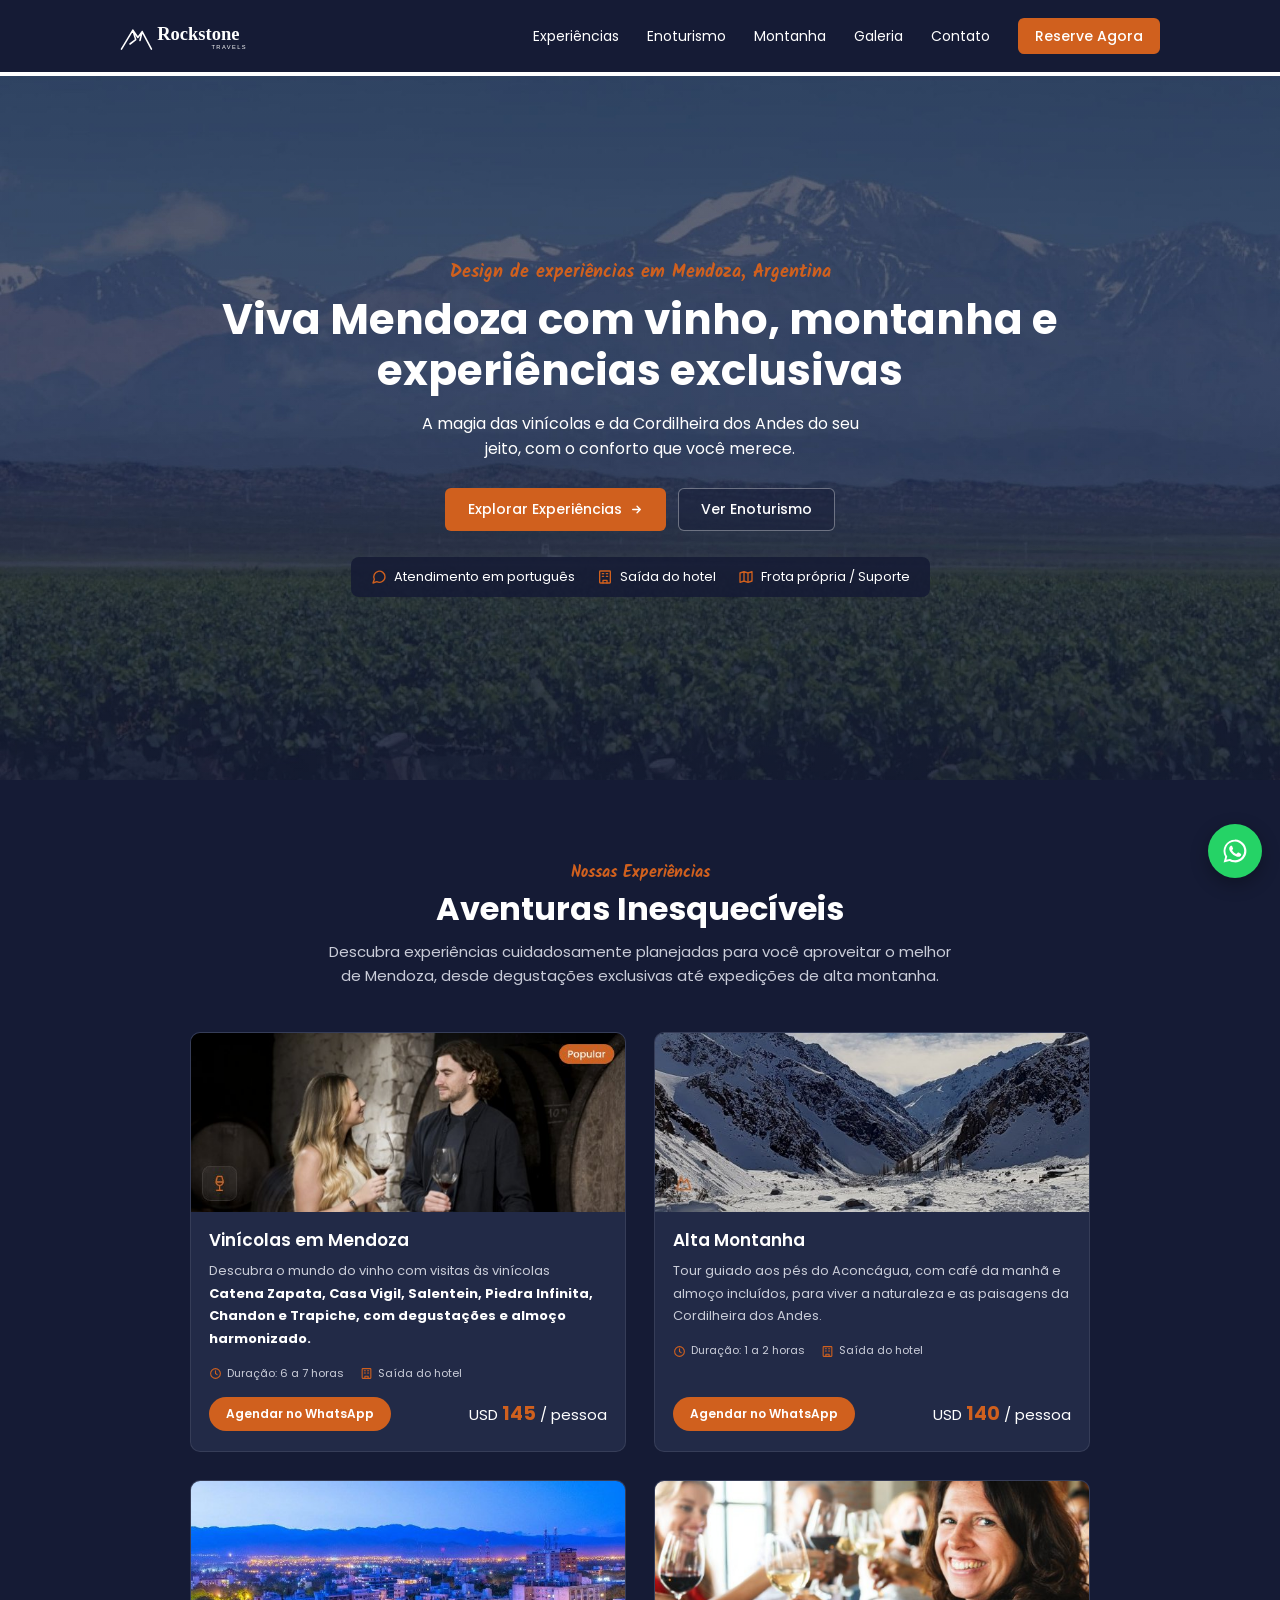
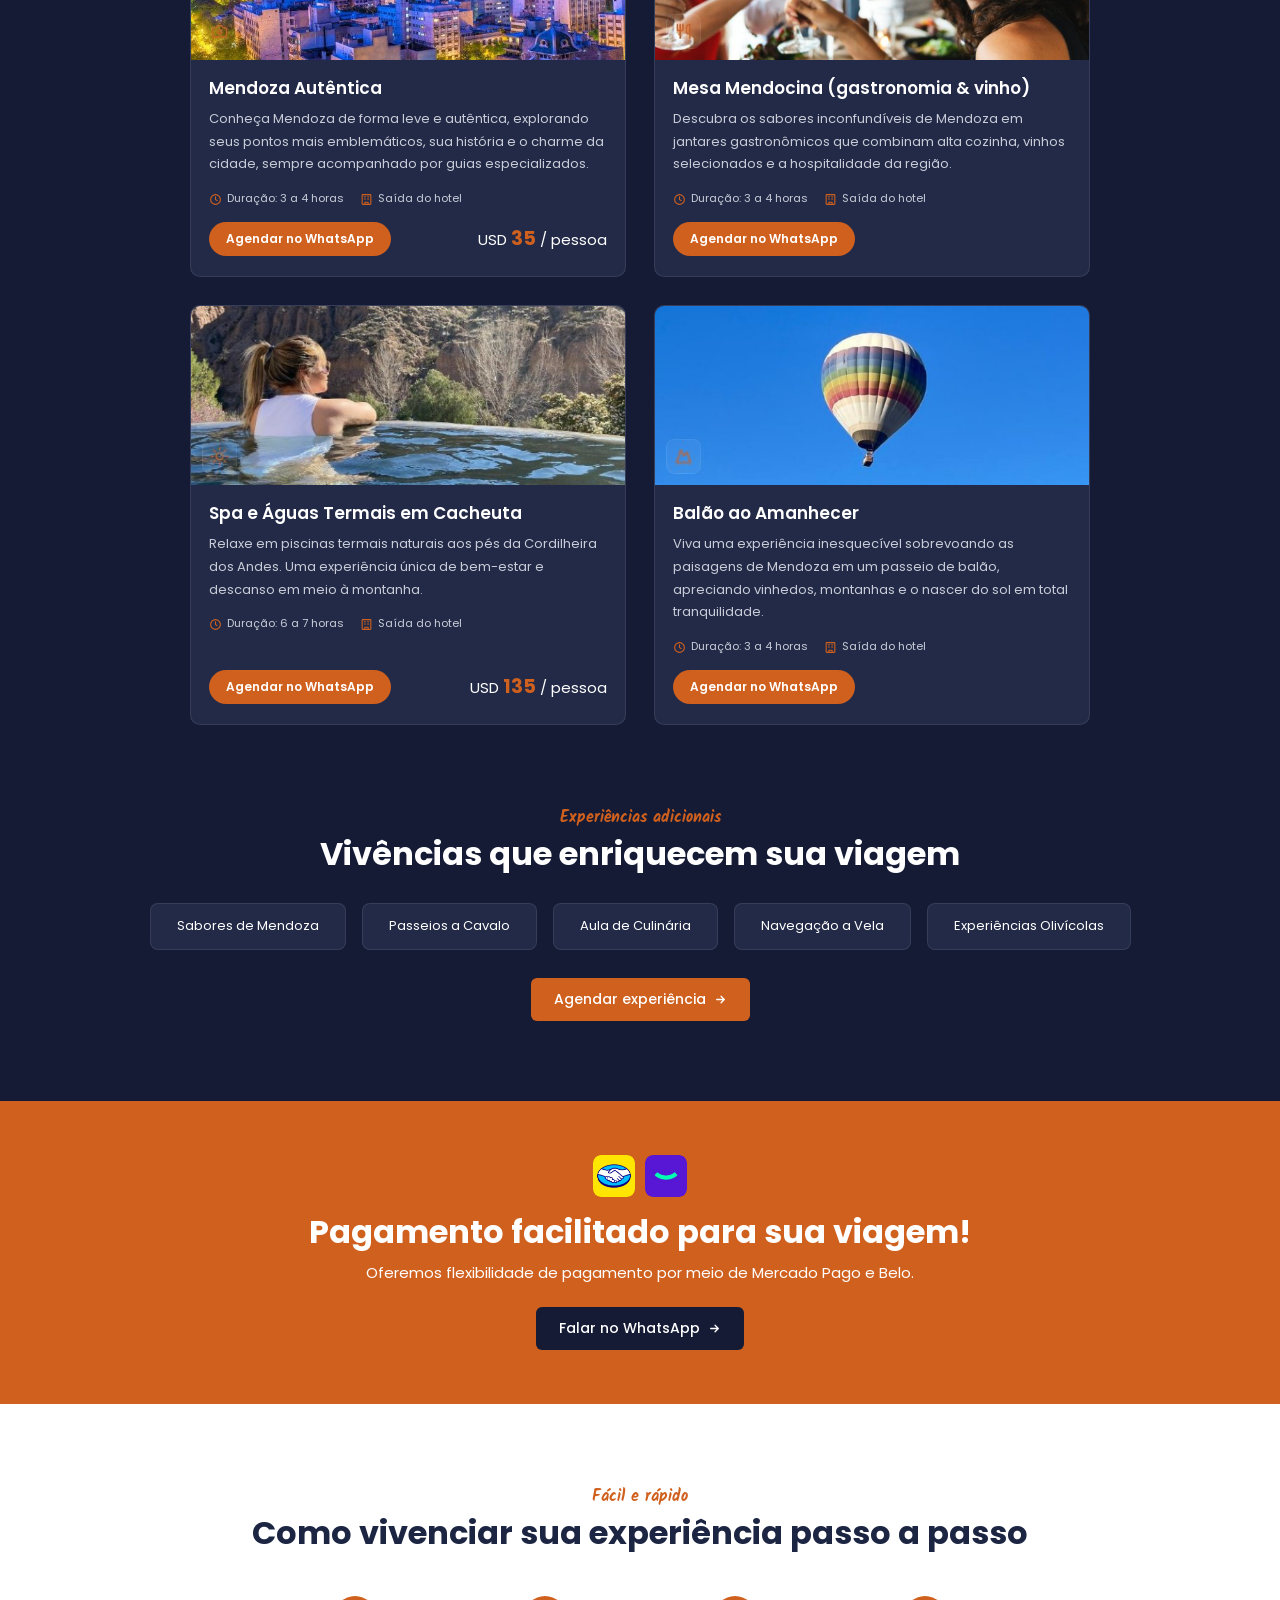
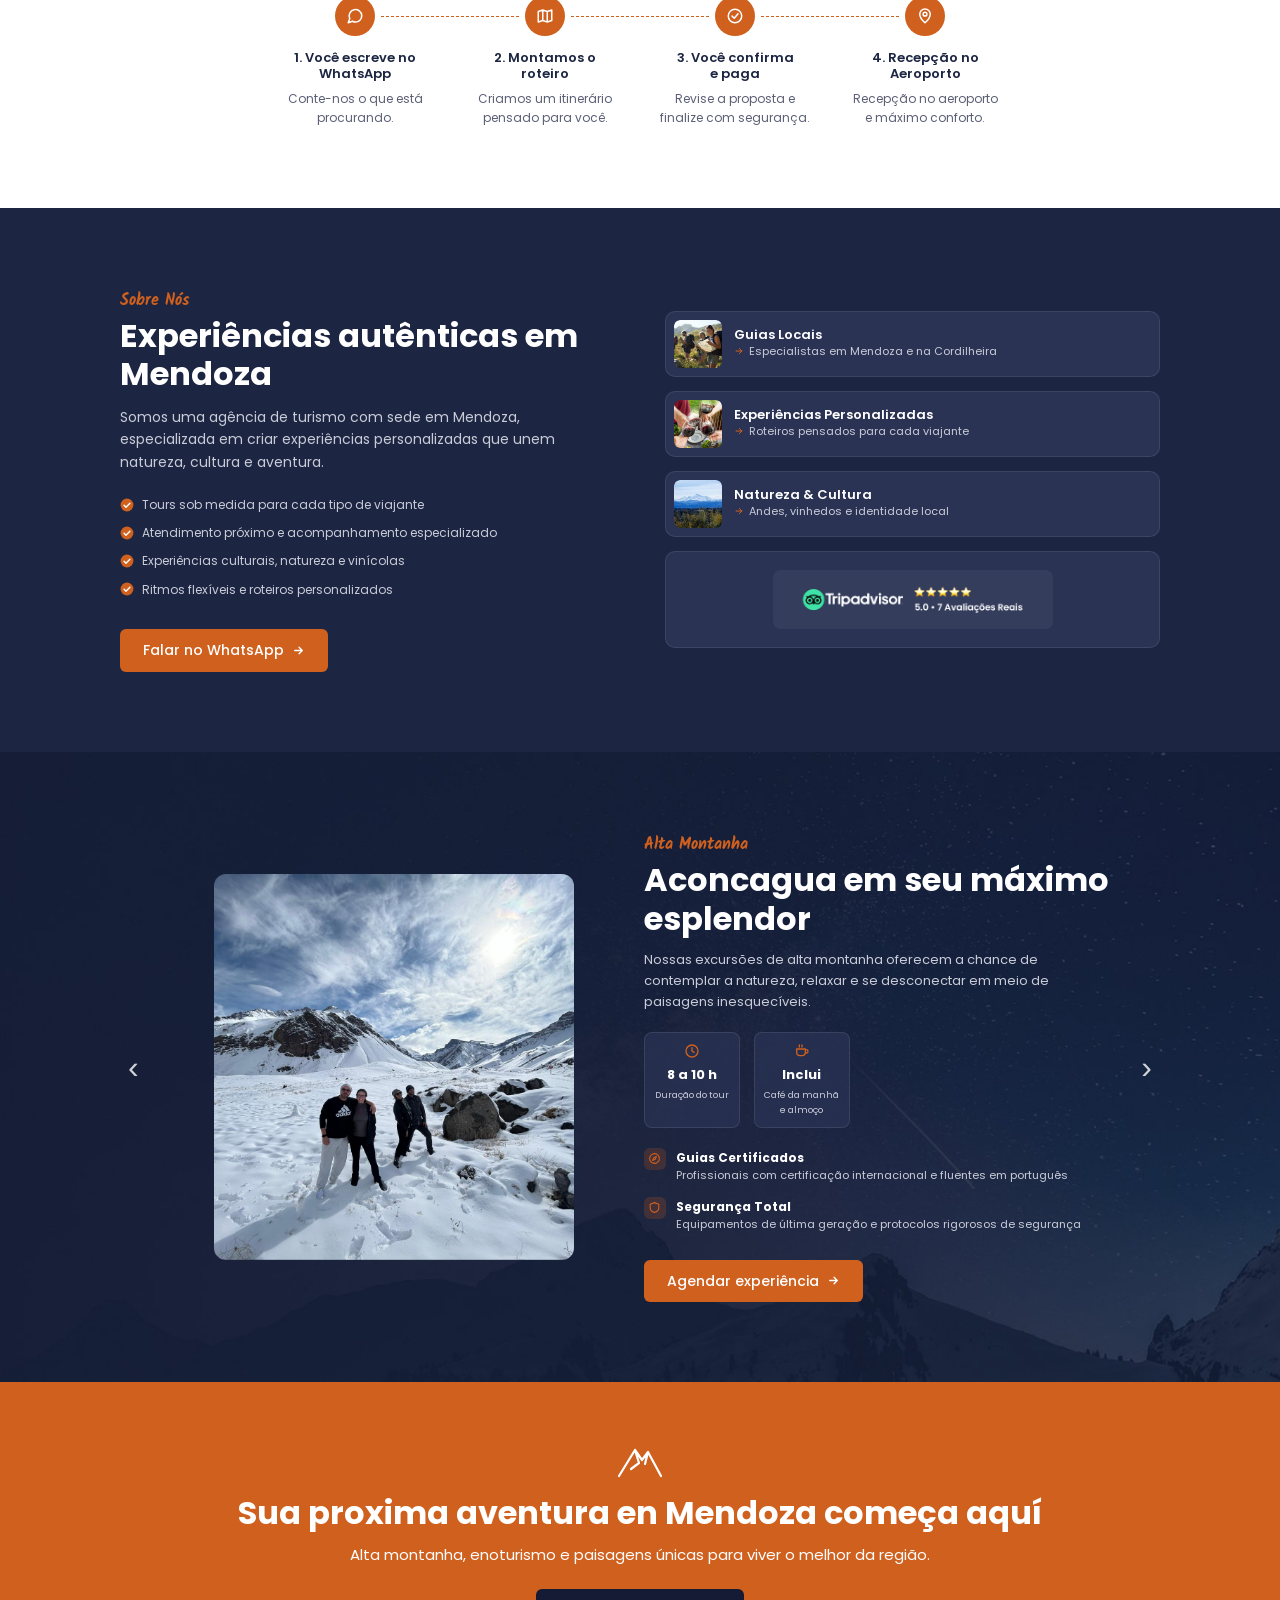
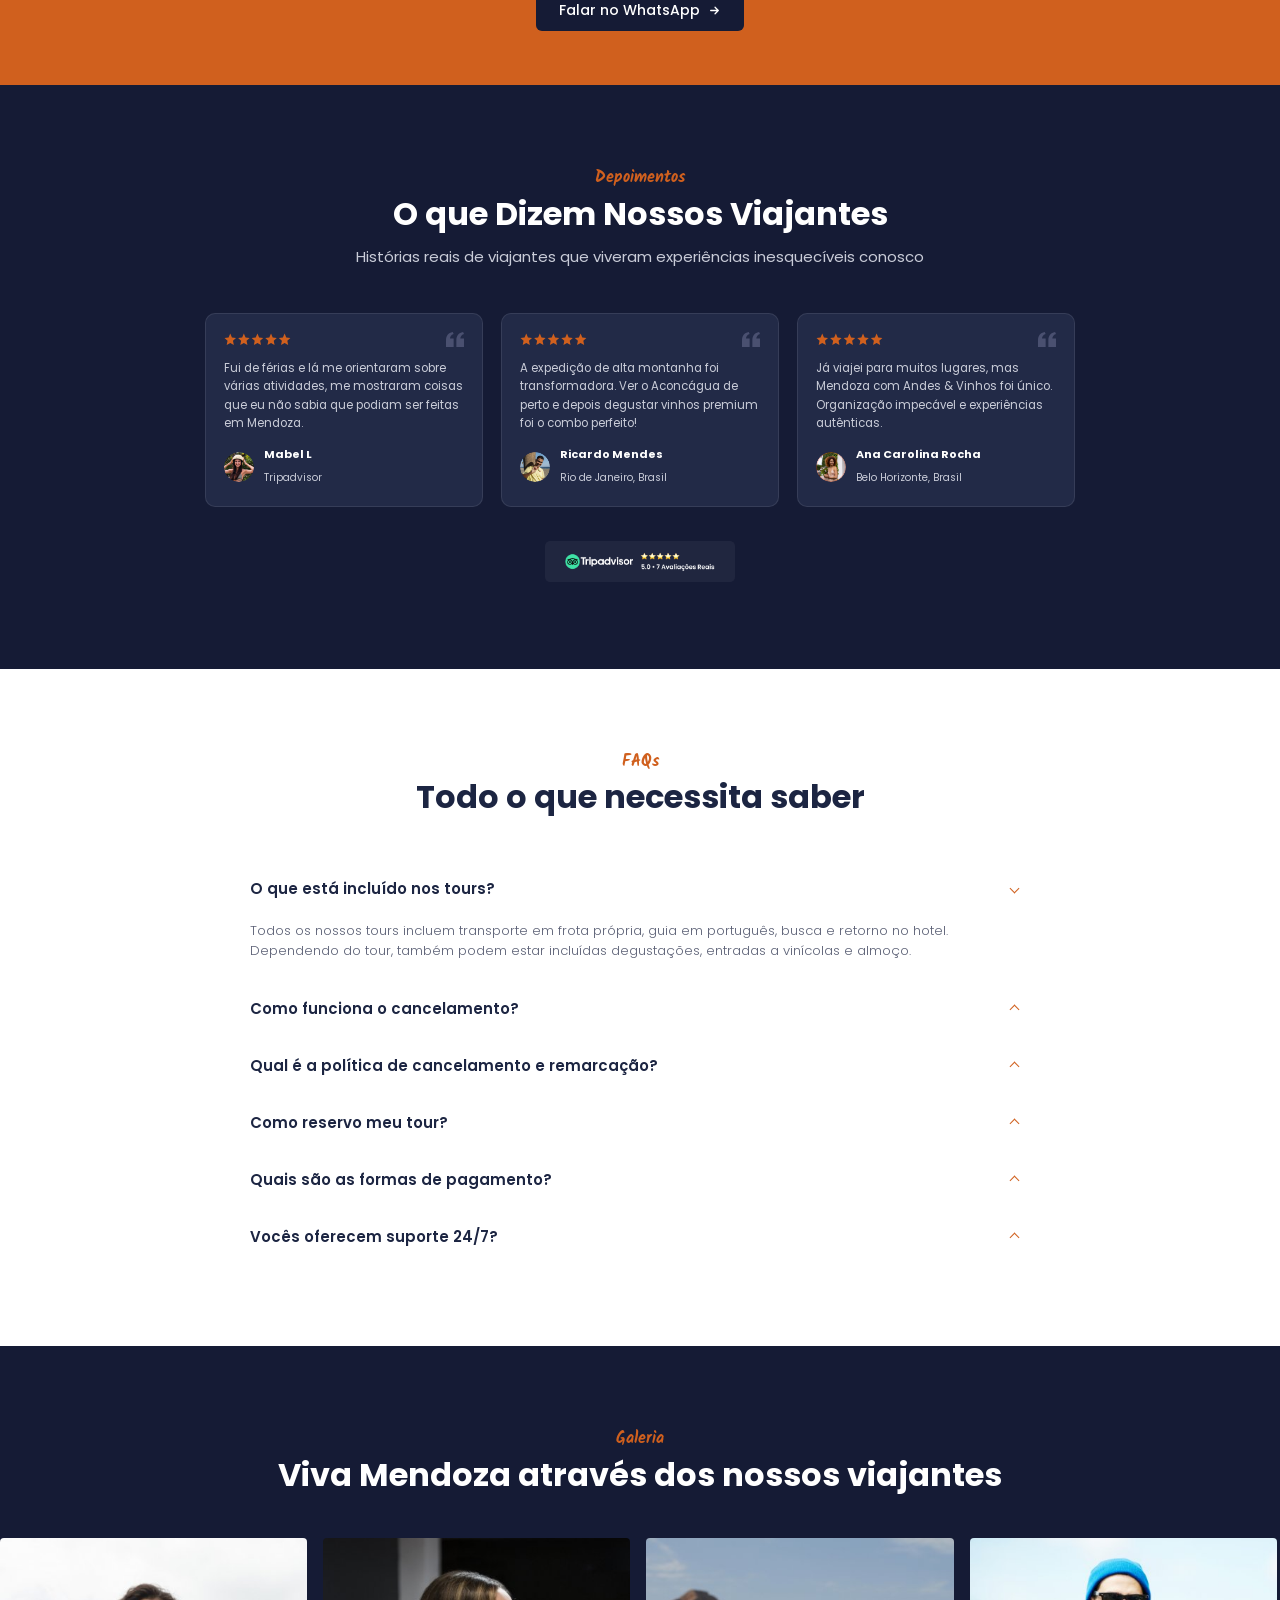
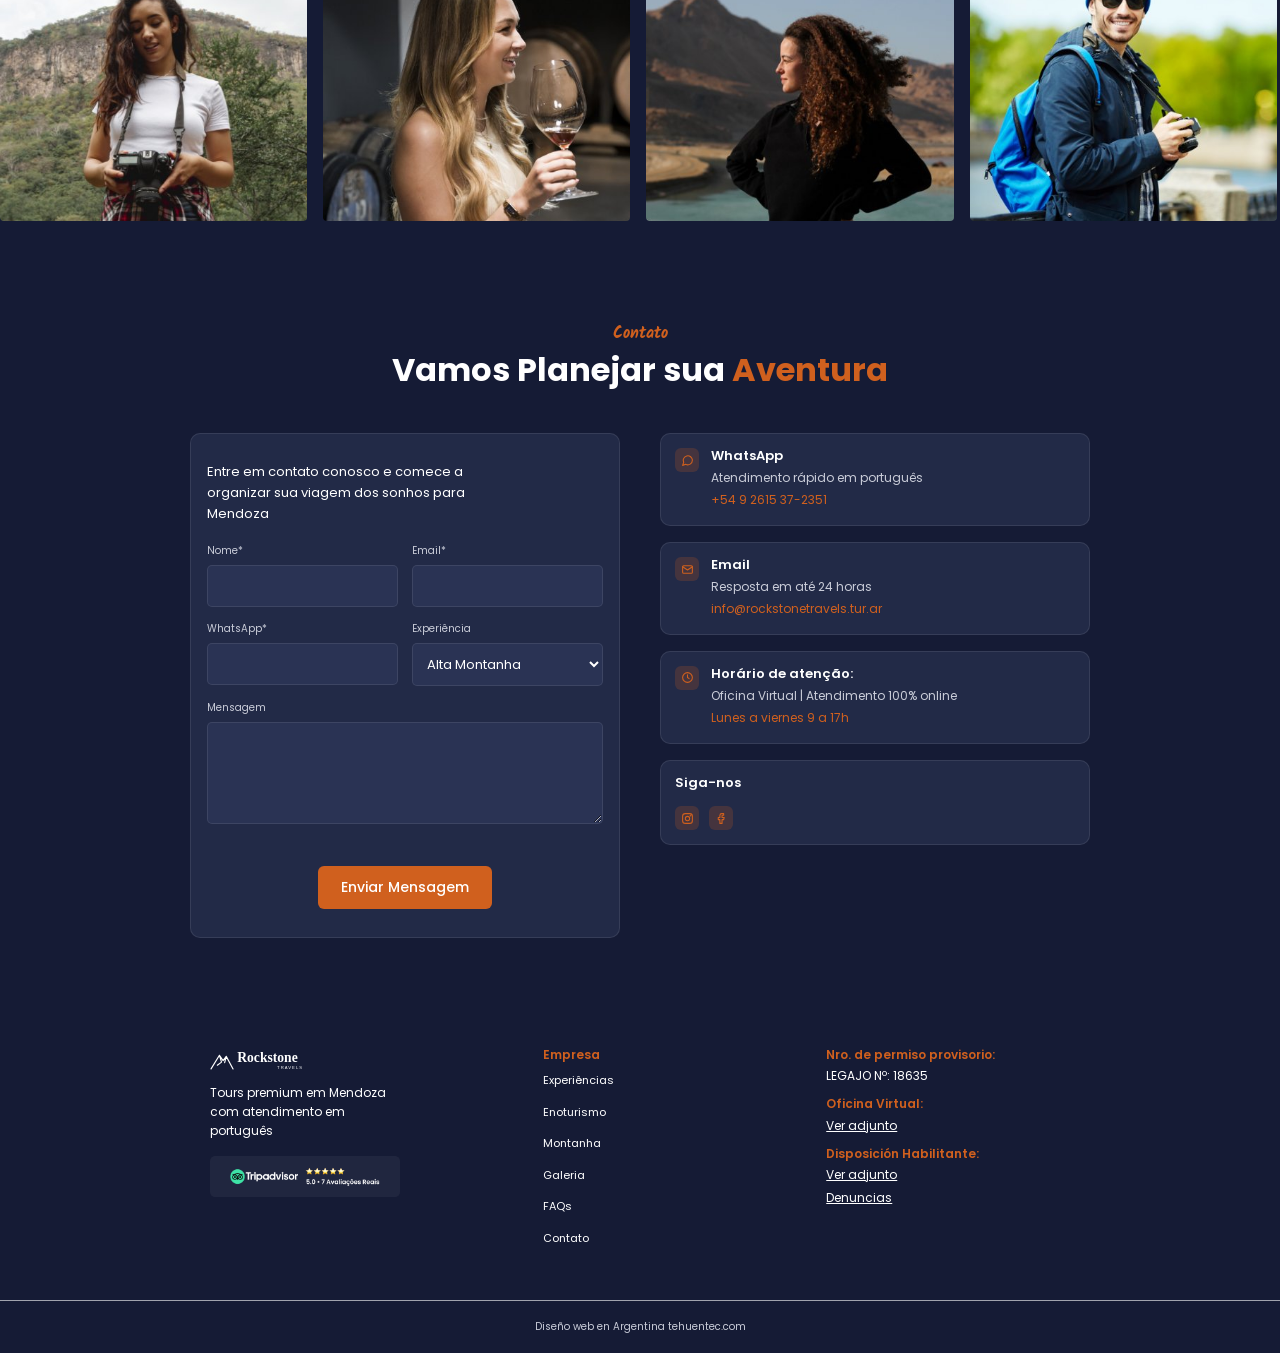
==== commit dc03793a: "Escala el diseño en pantallas grandes como el original - Tamaños en rem, con fuente base que crece d" ====
--- a/rockstone-travels/index.html
+++ b/rockstone-travels/index.html
@@ -414,9 +414,12 @@
       <div class="marquee">
         <div class="marquee-track">
           <img src="assets/img/low-angle-female-checking-photos-camera.jpg" alt="Viajante com câmera fotográfica" loading="lazy" width="435" height="408">
-          <img src="assets/img/travel-tourism-people-concept-happy-couple-with-backpacks-hugging-alps-mountains-background-1.jpg" alt="Casal abraçado com mochilas nas montanhas" loading="lazy" width="435" height="408">
-          <img src="assets/img/happy-couple-drinking-wine-near-transparent-bubble-tent-glamping.jpg" alt="Casal bebendo vinho em glamping" loading="lazy" width="435" height="408">
-          <img src="assets/img/Rectangulo-754.jpg" alt="Viajantes em Mendoza" loading="lazy" width="435" height="408">
+          <!-- PENDIENTE: descomentar cuando se suba la foto -->
+          <!-- <img src="assets/img/travel-tourism-people-concept-happy-couple-with-backpacks-hugging-alps-mountains-background-1.jpg" alt="Casal abraçado com mochilas nas montanhas" loading="lazy" width="435" height="408"> -->
+          <!-- PENDIENTE: descomentar cuando se suba la foto -->
+          <!-- <img src="assets/img/happy-couple-drinking-wine-near-transparent-bubble-tent-glamping.jpg" alt="Casal bebendo vinho em glamping" loading="lazy" width="435" height="408"> -->
+          <!-- PENDIENTE: descomentar cuando se suba la foto -->
+          <!-- <img src="assets/img/Rectangulo-754.jpg" alt="Viajantes em Mendoza" loading="lazy" width="435" height="408"> -->
           <img src="assets/img/side-view-smiley-woman-holding-glass-1.jpg" alt="Mulher sorrindo com taça de vinho" loading="lazy" width="435" height="408">
           <img src="assets/img/young-woman-standing-against-mountain.jpg" alt="Mulher diante das montanhas" loading="lazy" width="435" height="408">
           <img src="assets/img/man-with-camera.jpg" alt="Homem com câmera e mochila" loading="lazy" width="435" height="408">
--- a/rockstone-travels/assets/css/style.css
+++ b/rockstone-travels/assets/css/style.css
@@ -13,18 +13,20 @@
   --muted: #c9ccd8;
   --ink: #1c2542;
   --ink-muted: #5b6075;
-  --radius: 10px;
-  --header-h: 72px;
+  --radius: 0.625rem;
+  --header-h: 4.5rem;
   --font: 'Poppins', system-ui, -apple-system, 'Segoe UI', Arial, sans-serif;
   --font-hand: 'Kalam', 'Brush Script MT', cursive;
 }
 
 *, *::before, *::after { box-sizing: border-box; }
-html { scroll-behavior: smooth; scroll-padding-top: var(--header-h); }
+html { font-size: 16px; scroll-behavior: smooth; scroll-padding-top: var(--header-h); }
+/* En pantallas grandes todo crece en proporción, como en el sitio original */
+@media (min-width: 1440px) { html { font-size: clamp(16px, 1.25vw, 23px); } }
 body {
   margin: 0;
   font-family: var(--font);
-  font-size: 15px;
+  font-size: 0.9375rem;
   line-height: 1.6;
   color: var(--text);
   background: var(--bg);
@@ -36,19 +38,19 @@
 p { margin: 0; }
 ul, ol { margin: 0; padding: 0; list-style: none; }
 
-.container { width: 100%; max-width: 1080px; margin: 0 auto; padding: 0 20px; }
-.container.narrow { max-width: 820px; }
+.container { width: 100%; max-width: 67.5rem; margin: 0 auto; padding: 0 1.25rem; }
+.container.narrow { max-width: 51.25rem; }
 .center { text-align: center; }
 .orange { color: var(--orange); }
 
-.skip-link { position: absolute; left: -999px; top: 8px; background: var(--orange); padding: 8px 14px; z-index: 200; border-radius: 6px; }
-.skip-link:focus { left: 8px; }
+.skip-link { position: absolute; left: -999px; top: 0.5rem; background: var(--orange); padding: 0.5rem 0.875rem; z-index: 200; border-radius: 0.375rem; }
+.skip-link:focus { left: 0.5rem; }
 
 /* ---------- Botones ---------- */
 .btn {
-  display: inline-flex; align-items: center; justify-content: center; gap: 8px;
-  padding: 12px 22px; border-radius: 6px; border: 1px solid transparent;
-  font: 500 14px/1.2 var(--font); text-decoration: none; cursor: pointer;
+  display: inline-flex; align-items: center; justify-content: center; gap: 0.5rem;
+  padding: 0.75rem 1.375rem; border-radius: 0.375rem; border: 1px solid transparent;
+  font: 500 0.875rem/1.2 var(--font); text-decoration: none; cursor: pointer;
   transition: background .2s, transform .2s, border-color .2s;
 }
 .btn:hover { transform: translateY(-1px); }
@@ -58,16 +60,16 @@
 .btn-navy:hover { background: #0d1124; }
 .btn-ghost { background: rgba(21, 27, 53, .45); border-color: rgba(255, 255, 255, .35); color: #fff; }
 .btn-ghost:hover { background: rgba(21, 27, 53, .7); }
-.btn-sm { padding: 9px 16px; font-size: 13px; }
-.btn-pill { border-radius: 999px; font-size: 12px; font-weight: 600; }
-.btn-icon { width: 13px; height: 13px; }
+.btn-sm { padding: 0.5625rem 1rem; font-size: 0.8125rem; }
+.btn-pill { border-radius: 62.4375rem; font-size: 0.75rem; font-weight: 600; }
+.btn-icon { width: 0.8125rem; height: 0.8125rem; }
 
 /* ---------- Tipografía de secciones ---------- */
-.kicker { font-family: var(--font-hand); color: var(--orange); font-size: 16px; font-weight: 700; margin-bottom: 4px; }
-.section { padding: 80px 0; }
-.section h2 { font-size: clamp(26px, 3.2vw, 36px); font-weight: 700; }
-.section-head { text-align: center; max-width: 860px; margin: 0 auto 44px; }
-.section-head p:not(.kicker) { color: var(--muted); margin: 12px auto 0; max-width: 640px; }
+.kicker { font-family: var(--font-hand); color: var(--orange); font-size: 1rem; font-weight: 700; margin-bottom: 0.25rem; }
+.section { padding: 5rem 0; }
+.section h2 { font-size: clamp(1.625rem, 2.5vw, 2.25rem); font-weight: 700; }
+.section-head { text-align: center; max-width: 53.75rem; margin: 0 auto 2.75rem; }
+.section-head p:not(.kicker) { color: var(--muted); margin: 0.75rem auto 0; max-width: 40rem; }
 h2.left { text-align: left; }
 .dark { background: var(--bg); }
 .navy { background: var(--navy); }
@@ -77,205 +79,205 @@
 /* ---------- Header ---------- */
 .header {
   position: sticky; top: 0; z-index: 100;
-  background: var(--bg); border-bottom: 4px solid #fff;
+  background: var(--bg); border-bottom: 0.25rem solid #fff;
 }
 .header-inner { display: flex; align-items: center; justify-content: space-between; height: var(--header-h); }
-.logo img { width: 150px; }
-.nav { display: flex; align-items: center; gap: 28px; }
-.nav a { font-size: 14px; text-decoration: none; }
+.logo img { width: 9.375rem; }
+.nav { display: flex; align-items: center; gap: 1.75rem; }
+.nav a { font-size: 0.875rem; text-decoration: none; }
 .nav a:not(.btn):hover { color: var(--orange); }
-.nav-toggle { display: none; background: none; border: 0; padding: 8px; cursor: pointer; }
-.nav-toggle span { display: block; width: 24px; height: 2px; background: #fff; margin: 5px 0; transition: transform .25s, opacity .25s; }
+.nav-toggle { display: none; background: none; border: 0; padding: 0.5rem; cursor: pointer; }
+.nav-toggle span { display: block; width: 1.5rem; height: 2px; background: #fff; margin: 0.3125rem 0; transition: transform .25s, opacity .25s; }
 
 /* ---------- Hero ---------- */
 .hero {
-  position: relative; min-height: 600px; display: flex; align-items: center;
-  background: linear-gradient(rgba(21, 27, 53, .35), rgba(21, 27, 53, .55)), url('../img/hero.jpg') center / cover no-repeat;
-  text-align: center; padding: 90px 0;
-}
-.hero-content { max-width: 900px; }
-.hero .kicker { font-size: 18px; }
-.hero h1 { font-size: clamp(30px, 4.4vw, 46px); font-weight: 700; margin: 8px 0 14px; }
-.hero-sub { max-width: 470px; margin: 0 auto 26px; font-size: 16px; }
-.hero-btns { display: flex; flex-wrap: wrap; gap: 12px; justify-content: center; margin-bottom: 26px; }
+  position: relative; min-height: 44rem; display: flex; align-items: center;
+  background: linear-gradient(rgba(21, 27, 53, .05), rgba(21, 27, 53, .3)), url('../img/hero.jpg') center / cover no-repeat;
+  text-align: center; padding: 5.625rem 0;
+}
+.hero-content { max-width: 56.25rem; }
+.hero .kicker { font-size: 1.125rem; }
+.hero h1 { font-size: clamp(1.875rem, 3.3vw, 2.875rem); font-weight: 700; margin: 0.5rem 0 0.875rem; }
+.hero-sub { max-width: 29.375rem; margin: 0 auto 1.625rem; font-size: 1rem; }
+.hero-btns { display: flex; flex-wrap: wrap; gap: 0.75rem; justify-content: center; margin-bottom: 1.625rem; }
 .hero-items {
-  display: inline-flex; flex-wrap: wrap; justify-content: center; gap: 10px 22px;
-  background: rgba(21, 27, 53, .88); border-radius: 8px; padding: 10px 20px; font-size: 13px;
-}
-.hero-items li { display: flex; align-items: center; gap: 7px; }
-.hero-items img { width: 16px; height: 16px; }
+  display: inline-flex; flex-wrap: wrap; justify-content: center; gap: 0.625rem 1.375rem;
+  background: rgba(21, 27, 53, .88); border-radius: 0.5rem; padding: 0.625rem 1.25rem; font-size: 0.8125rem;
+}
+.hero-items li { display: flex; align-items: center; gap: 0.4375rem; }
+.hero-items img { width: 1rem; height: 1rem; }
 
 /* ---------- Cards experiencias ---------- */
-.cards { display: grid; grid-template-columns: repeat(2, 1fr); gap: 28px; max-width: 900px; margin: 0 auto; }
+.cards { display: grid; grid-template-columns: repeat(2, 1fr); gap: 1.75rem; max-width: 56.25rem; margin: 0 auto; }
 .card { background: var(--card); border: 1px solid var(--line); border-radius: var(--radius); overflow: hidden; display: flex; flex-direction: column; }
 .card-img { width: 100%; aspect-ratio: 622 / 256; object-fit: cover; }
-.card-body { padding: 18px 18px 20px; display: flex; flex-direction: column; flex: 1; }
-.card h3 { font-size: 17px; margin-bottom: 10px; }
-.card-body > p { font-size: 13px; color: var(--muted); line-height: 1.75; }
+.card-body { padding: 1.125rem 1.125rem 1.25rem; display: flex; flex-direction: column; flex: 1; }
+.card h3 { font-size: 1.0625rem; margin-bottom: 0.625rem; }
+.card-body > p { font-size: 0.8125rem; color: var(--muted); line-height: 1.75; }
 .card-body > p strong { color: #fff; }
-.card-meta { display: flex; flex-wrap: wrap; gap: 6px 16px; margin: 14px 0; font-size: 11px; color: var(--muted); }
-.card-meta li { display: flex; align-items: center; gap: 5px; }
-.card-meta img { width: 13px; height: 13px; }
-.card-foot { display: flex; align-items: center; justify-content: space-between; gap: 10px; margin-top: auto; }
-.price { font-size: 15px; }
-.price strong { color: var(--orange); font-size: 19px; }
-
-.extra-head { margin-top: 80px; margin-bottom: 30px; }
-.chips { display: flex; flex-wrap: wrap; justify-content: center; gap: 16px; margin-bottom: 28px; }
-.chips li { background: var(--card); border: 1px solid var(--line); border-radius: 8px; padding: 12px 26px; font-size: 13px; min-width: 150px; text-align: center; }
+.card-meta { display: flex; flex-wrap: wrap; gap: 0.375rem 1rem; margin: 0.875rem 0; font-size: 0.6875rem; color: var(--muted); }
+.card-meta li { display: flex; align-items: center; gap: 0.3125rem; }
+.card-meta img { width: 0.8125rem; height: 0.8125rem; }
+.card-foot { display: flex; align-items: center; justify-content: space-between; gap: 0.625rem; margin-top: auto; }
+.price { font-size: 0.9375rem; }
+.price strong { color: var(--orange); font-size: 1.1875rem; }
+
+.extra-head { margin-top: 5rem; margin-bottom: 1.875rem; }
+.chips { display: flex; flex-wrap: wrap; justify-content: center; gap: 1rem; margin-bottom: 1.75rem; }
+.chips li { background: var(--card); border: 1px solid var(--line); border-radius: 0.5rem; padding: 0.75rem 1.625rem; font-size: 0.8125rem; min-width: 9.375rem; text-align: center; }
 
 /* ---------- Banner naranja ---------- */
-.banner-orange { background: var(--orange); padding: 54px 0; }
-.banner-orange h2 { font-size: clamp(24px, 3vw, 32px); font-weight: 700; margin-bottom: 10px; }
-.banner-orange p { margin-bottom: 22px; }
-.wallets { display: flex; justify-content: center; gap: 10px; margin-bottom: 16px; }
-.wallets img { width: 42px; height: 42px; border-radius: 8px; }
-.banner-icon { width: 46px; margin: 0 auto 16px; }
+.banner-orange { background: var(--orange); padding: 3.375rem 0; }
+.banner-orange h2 { font-size: clamp(1.5rem, 3vw, 2rem); font-weight: 700; margin-bottom: 0.625rem; }
+.banner-orange p { margin-bottom: 1.375rem; }
+.wallets { display: flex; justify-content: center; gap: 0.625rem; margin-bottom: 1rem; }
+.wallets img { width: 2.625rem; height: 2.625rem; border-radius: 0.5rem; }
+.banner-icon { width: 2.875rem; margin: 0 auto 1rem; }
 
 /* ---------- Pasos ---------- */
-.steps { display: grid; grid-template-columns: repeat(4, 1fr); max-width: 760px; margin: 0 auto; text-align: center; position: relative; }
-.steps li { position: relative; padding: 0 8px; }
+.steps { display: grid; grid-template-columns: repeat(4, 1fr); max-width: 47.5rem; margin: 0 auto; text-align: center; position: relative; }
+.steps li { position: relative; padding: 0 0.5rem; }
 .steps li:not(:last-child)::after {
-  content: ""; position: absolute; top: 20px; left: calc(50% + 26px); width: calc(100% - 52px);
+  content: ""; position: absolute; top: 1.25rem; left: calc(50% + 1.625rem); width: calc(100% - 3.25rem);
   border-top: 1px dashed var(--orange);
 }
-.step-icon { width: 40px; height: 40px; border-radius: 50%; background: var(--orange); display: grid; place-items: center; margin: 0 auto 14px; }
-.step-icon img { width: 18px; height: 18px; }
-.steps h3 { font-size: 13px; margin-bottom: 8px; }
-.steps p { font-size: 12px; color: var(--ink-muted); }
+.step-icon { width: 2.5rem; height: 2.5rem; border-radius: 50%; background: var(--orange); display: grid; place-items: center; margin: 0 auto 0.875rem; }
+.step-icon img { width: 1.125rem; height: 1.125rem; }
+.steps h3 { font-size: 0.8125rem; margin-bottom: 0.5rem; }
+.steps p { font-size: 0.75rem; color: var(--ink-muted); }
 
 /* ---------- Sobre nós ---------- */
-.split { display: grid; grid-template-columns: 1fr 1fr; gap: 50px; align-items: center; }
-.lead { color: var(--muted); font-size: 14px; margin: 12px 0 22px; }
-.checklist { margin-bottom: 30px; }
-.checklist li { display: flex; align-items: center; gap: 8px; font-size: 12px; color: var(--muted); margin-bottom: 9px; }
-.checklist img { width: 14px; height: 14px; flex: none; }
-.about-cards { display: grid; gap: 14px; }
-.about-card { display: flex; align-items: center; gap: 12px; background: var(--card-2); border: 1px solid var(--line); border-radius: var(--radius); padding: 8px; }
-.about-card > img { width: 48px; height: 48px; border-radius: 6px; object-fit: cover; }
-.about-card h3 { font-size: 13px; }
-.about-card p { display: flex; align-items: center; gap: 5px; font-size: 11px; color: var(--muted); }
-.about-card p img { width: 10px; height: 10px; }
-.advisor-card { display: grid; place-items: center; background: var(--card-2); border: 1px solid var(--line); border-radius: var(--radius); padding: 18px; }
-.advisor-card img { width: 280px; }
+.split { display: grid; grid-template-columns: 1fr 1fr; gap: 3.125rem; align-items: center; }
+.lead { color: var(--muted); font-size: 0.875rem; margin: 0.75rem 0 1.375rem; }
+.checklist { margin-bottom: 1.875rem; }
+.checklist li { display: flex; align-items: center; gap: 0.5rem; font-size: 0.75rem; color: var(--muted); margin-bottom: 0.5625rem; }
+.checklist img { width: 0.875rem; height: 0.875rem; flex: none; }
+.about-cards { display: grid; gap: 0.875rem; }
+.about-card { display: flex; align-items: center; gap: 0.75rem; background: var(--card-2); border: 1px solid var(--line); border-radius: var(--radius); padding: 0.5rem; }
+.about-card > img { width: 3rem; height: 3rem; border-radius: 0.375rem; object-fit: cover; }
+.about-card h3 { font-size: 0.8125rem; }
+.about-card p { display: flex; align-items: center; gap: 0.3125rem; font-size: 0.6875rem; color: var(--muted); }
+.about-card p img { width: 0.625rem; height: 0.625rem; }
+.advisor-card { display: grid; place-items: center; background: var(--card-2); border: 1px solid var(--line); border-radius: var(--radius); padding: 1.125rem; }
+.advisor-card img { width: 17.5rem; }
 
 /* ---------- Montaña / Enoturismo ---------- */
 .mountain { position: relative; background: var(--bg) url('../img/montana-bg.jpg') center bottom / cover no-repeat; }
 .anchor { position: absolute; top: 0; }
-.slider { position: relative; display: flex; align-items: center; gap: 12px; }
+.slider { position: relative; display: flex; align-items: center; gap: 0.75rem; }
 .slides { flex: 1; display: grid; }
-.slide { grid-area: 1 / 1; display: grid; grid-template-columns: 1fr 1.15fr; gap: 70px; align-items: center; opacity: 0; visibility: hidden; transition: opacity .45s; }
+.slide { grid-area: 1 / 1; display: grid; grid-template-columns: 1fr 1.15fr; gap: 4.375rem; align-items: center; opacity: 0; visibility: hidden; transition: opacity .45s; }
 .slide.is-active { opacity: 1; visibility: visible; }
-.slide-img { width: 100%; max-width: 360px; aspect-ratio: 512 / 550; object-fit: cover; border-radius: 12px; justify-self: end; }
-.slide-text > p:not(.kicker) { color: var(--muted); font-size: 13px; margin: 12px 0 20px; max-width: 420px; }
-.slider-arrow { background: none; border: 0; color: #fff; font-size: 32px; line-height: 1; cursor: pointer; padding: 8px; opacity: .8; }
+.slide-img { width: 100%; max-width: 22.5rem; aspect-ratio: 512 / 550; object-fit: cover; border-radius: 0.75rem; justify-self: end; }
+.slide-text > p:not(.kicker) { color: var(--muted); font-size: 0.8125rem; margin: 0.75rem 0 1.25rem; max-width: 26.25rem; }
+.slider-arrow { background: none; border: 0; color: #fff; font-size: 2rem; line-height: 1; cursor: pointer; padding: 0.5rem; opacity: .8; }
 .slider-arrow:hover { opacity: 1; color: var(--orange); }
-.mini-cards { display: flex; gap: 14px; margin-bottom: 20px; }
-.mini-card { width: 96px; background: rgba(42, 51, 84, .75); border: 1px solid var(--line); border-radius: 8px; padding: 10px 6px; text-align: center; display: flex; flex-direction: column; align-items: center; gap: 2px; }
-.mini-card img { width: 16px; height: 16px; margin-bottom: 4px; }
-.mini-card strong { font-size: 13px; }
-.mini-card span { font-size: 9px; color: var(--muted); }
-.features { margin-bottom: 26px; }
-.features li { display: flex; gap: 10px; margin-bottom: 12px; }
-.feat-icon { width: 22px; height: 22px; flex: none; border-radius: 6px; background: rgba(208, 96, 30, .2); display: grid; place-items: center; }
-.feat-icon img { width: 13px; height: 13px; }
-.features strong { font-size: 12px; display: block; }
-.features p { font-size: 11px; color: var(--muted); }
-.bodegas { display: flex; flex-wrap: wrap; gap: 10px; margin-bottom: 20px; }
-.bodegas li { display: flex; align-items: center; gap: 6px; background: rgba(42, 51, 84, .75); border: 1px solid var(--line); border-radius: 6px; padding: 6px 12px; font-size: 12px; }
+.mini-cards { display: flex; gap: 0.875rem; margin-bottom: 1.25rem; }
+.mini-card { width: 6rem; background: rgba(42, 51, 84, .75); border: 1px solid var(--line); border-radius: 0.5rem; padding: 0.625rem 0.375rem; text-align: center; display: flex; flex-direction: column; align-items: center; gap: 2px; }
+.mini-card img { width: 1rem; height: 1rem; margin-bottom: 0.25rem; }
+.mini-card strong { font-size: 0.8125rem; }
+.mini-card span { font-size: 0.5625rem; color: var(--muted); }
+.features { margin-bottom: 1.625rem; }
+.features li { display: flex; gap: 0.625rem; margin-bottom: 0.75rem; }
+.feat-icon { width: 1.375rem; height: 1.375rem; flex: none; border-radius: 0.375rem; background: rgba(208, 96, 30, .2); display: grid; place-items: center; }
+.feat-icon img { width: 0.8125rem; height: 0.8125rem; }
+.features strong { font-size: 0.75rem; display: block; }
+.features p { font-size: 0.6875rem; color: var(--muted); }
+.bodegas { display: flex; flex-wrap: wrap; gap: 0.625rem; margin-bottom: 1.25rem; }
+.bodegas li { display: flex; align-items: center; gap: 0.375rem; background: rgba(42, 51, 84, .75); border: 1px solid var(--line); border-radius: 0.375rem; padding: 0.375rem 0.75rem; font-size: 0.75rem; }
 .bodegas span { color: var(--orange); font-weight: 700; }
 
 /* ---------- Testimonios ---------- */
-.testimonials { display: grid; grid-template-columns: repeat(3, 1fr); gap: 18px; max-width: 870px; margin: 0 auto 34px; }
-.testimonial { margin: 0; background: var(--card); border: 1px solid var(--line); border-radius: var(--radius); padding: 18px; display: flex; flex-direction: column; }
-.t-top { display: flex; justify-content: space-between; align-items: center; margin-bottom: 12px; }
-.stars { width: 68px; }
-.quote { width: 18px; }
-.testimonial blockquote { margin: 0 0 14px; font-size: 11.5px; color: var(--muted); line-height: 1.6; flex: 1; }
-.testimonial figcaption { display: flex; align-items: center; gap: 10px; }
-.testimonial figcaption img { width: 30px; height: 30px; border-radius: 50%; object-fit: cover; }
-.testimonial strong { display: block; font-size: 11px; }
-.testimonial span { font-size: 10px; color: var(--muted); }
-.advisor-pill { display: inline-block; border-radius: 6px; }
-.advisor-pill img { width: 190px; }
+.testimonials { display: grid; grid-template-columns: repeat(3, 1fr); gap: 1.125rem; max-width: 54.375rem; margin: 0 auto 2.125rem; }
+.testimonial { margin: 0; background: var(--card); border: 1px solid var(--line); border-radius: var(--radius); padding: 1.125rem; display: flex; flex-direction: column; }
+.t-top { display: flex; justify-content: space-between; align-items: center; margin-bottom: 0.75rem; }
+.stars { width: 4.25rem; }
+.quote { width: 1.125rem; }
+.testimonial blockquote { margin: 0 0 0.875rem; font-size: 0.7188rem; color: var(--muted); line-height: 1.6; flex: 1; }
+.testimonial figcaption { display: flex; align-items: center; gap: 0.625rem; }
+.testimonial figcaption img { width: 1.875rem; height: 1.875rem; border-radius: 50%; object-fit: cover; }
+.testimonial strong { display: block; font-size: 0.6875rem; }
+.testimonial span { font-size: 0.625rem; color: var(--muted); }
+.advisor-pill { display: inline-block; border-radius: 0.375rem; }
+.advisor-pill img { width: 11.875rem; }
 
 /* ---------- FAQ ---------- */
 .faq details { border-bottom: 1px solid transparent; }
 .faq summary {
-  list-style: none; cursor: pointer; display: flex; justify-content: space-between; align-items: center; gap: 16px;
-  font-weight: 600; font-size: 15px; padding: 16px 0;
+  list-style: none; cursor: pointer; display: flex; justify-content: space-between; align-items: center; gap: 1rem;
+  font-weight: 600; font-size: 0.9375rem; padding: 1rem 0;
 }
 .faq summary::-webkit-details-marker { display: none; }
 .faq summary::after {
-  content: ""; width: 7px; height: 7px; flex: none; margin-right: 12px;
+  content: ""; width: 0.4375rem; height: 0.4375rem; flex: none; margin-right: 0.75rem;
   border-right: 1.5px solid var(--orange); border-bottom: 1.5px solid var(--orange);
   transform: rotate(-135deg); transition: transform .2s;
 }
 .faq details[open] summary::after { transform: rotate(45deg); }
-.faq details p { font-size: 13px; color: var(--ink-muted); font-weight: 300; padding: 4px 0 18px; }
+.faq details p { font-size: 0.8125rem; color: var(--ink-muted); font-weight: 300; padding: 0.25rem 0 1.125rem; }
 .faq details a { color: var(--orange); }
 
 /* ---------- Galería (marquesina) ---------- */
 .gallery-section { overflow: hidden; }
 .marquee { overflow: hidden; }
-.marquee-track { display: flex; gap: 16px; width: max-content; animation: marquee 45s linear infinite; }
+.marquee-track { display: flex; gap: 1rem; width: max-content; animation: marquee 45s linear infinite; }
 .marquee:hover .marquee-track { animation-play-state: paused; }
-.marquee-track img { width: 220px; height: 205px; object-fit: cover; border-radius: 4px; }
+.marquee-track img { width: 19.2rem; height: 17.7rem; object-fit: cover; border-radius: 0.25rem; }
 @keyframes marquee { to { transform: translateX(-50%); } }
 @media (prefers-reduced-motion: reduce) {
-  .marquee-track { animation: none; flex-wrap: wrap; justify-content: center; width: auto; padding: 0 20px; }
+  .marquee-track { animation: none; flex-wrap: wrap; justify-content: center; width: auto; padding: 0 1.25rem; }
   .marquee-track img[aria-hidden="true"] { display: none; }
 }
 
 /* ---------- Contacto ---------- */
-.contact-section { padding-top: 20px; }
-.contact { display: grid; grid-template-columns: 1fr 1fr; gap: 40px; max-width: 900px; margin: 0 auto; align-items: start; }
-.contact-form { background: var(--card); border: 1px solid var(--line); border-radius: var(--radius); padding: 28px 16px 28px; }
-.contact-form > p:first-child { font-size: 13px; margin-bottom: 18px; max-width: 260px; }
-.form-grid { display: grid; grid-template-columns: 1fr 1fr; gap: 14px; }
-.form-grid label { display: flex; flex-direction: column; gap: 6px; font-size: 10px; color: var(--muted); }
+.contact-section { padding-top: 1.25rem; }
+.contact { display: grid; grid-template-columns: 1fr 1fr; gap: 2.5rem; max-width: 56.25rem; margin: 0 auto; align-items: start; }
+.contact-form { background: var(--card); border: 1px solid var(--line); border-radius: var(--radius); padding: 1.75rem 1rem 1.75rem; }
+.contact-form > p:first-child { font-size: 0.8125rem; margin-bottom: 1.125rem; max-width: 16.25rem; }
+.form-grid { display: grid; grid-template-columns: 1fr 1fr; gap: 0.875rem; }
+.form-grid label { display: flex; flex-direction: column; gap: 0.375rem; font-size: 0.625rem; color: var(--muted); }
 .form-grid .full { grid-column: 1 / -1; }
 .form-grid input, .form-grid select, .form-grid textarea {
-  font: 13px var(--font); color: #fff; background: var(--card-2); border: 1px solid var(--line);
-  border-radius: 5px; padding: 10px; width: 100%;
-}
-.form-grid textarea { resize: vertical; min-height: 60px; }
+  font: 0.8125rem var(--font); color: #fff; background: var(--card-2); border: 1px solid var(--line);
+  border-radius: 0.3125rem; padding: 0.625rem; width: 100%;
+}
+.form-grid textarea { resize: vertical; min-height: 3.75rem; }
 .form-grid input:focus, .form-grid select:focus, .form-grid textarea:focus { outline: 2px solid var(--orange); outline-offset: 0; }
 .form-grid input.invalid { border-color: #e5534b; }
-.contact-form .btn { display: flex; margin: 14px auto 0; min-width: 114px; }
-.form-msg { font-size: 12px; text-align: center; min-height: 18px; margin-top: 10px; }
+.contact-form .btn { display: flex; margin: 0.875rem auto 0; min-width: 7.125rem; }
+.form-msg { font-size: 0.75rem; text-align: center; min-height: 1.125rem; margin-top: 0.625rem; }
 .form-msg.error { color: #ff8a80; }
 .form-msg.ok { color: #7ee2a8; }
-.contact-info { display: grid; gap: 16px; }
-.info-card { display: flex; gap: 12px; background: var(--card); border: 1px solid var(--line); border-radius: var(--radius); padding: 14px; }
-.info-card h3 { font-size: 13px; margin-bottom: 4px; }
-.info-card p { font-size: 12px; color: var(--muted); }
-.info-card a, .info-card .orange { font-size: 12px; color: var(--orange); text-decoration: none; }
-.info-icon, .social-links a { width: 24px; height: 24px; flex: none; border-radius: 6px; background: rgba(208, 96, 30, .2); display: grid; place-items: center; }
-.info-icon img, .social-links img { width: 13px; height: 13px; }
+.contact-info { display: grid; gap: 1rem; }
+.info-card { display: flex; gap: 0.75rem; background: var(--card); border: 1px solid var(--line); border-radius: var(--radius); padding: 0.875rem; }
+.info-card h3 { font-size: 0.8125rem; margin-bottom: 0.25rem; }
+.info-card p { font-size: 0.75rem; color: var(--muted); }
+.info-card a, .info-card .orange { font-size: 0.75rem; color: var(--orange); text-decoration: none; }
+.info-icon, .social-links a { width: 1.5rem; height: 1.5rem; flex: none; border-radius: 0.375rem; background: rgba(208, 96, 30, .2); display: grid; place-items: center; }
+.info-icon img, .social-links img { width: 0.8125rem; height: 0.8125rem; }
 .info-card.social { flex-direction: column; }
-.social-links { display: flex; gap: 10px; }
+.social-links { display: flex; gap: 0.625rem; }
 
 /* ---------- Footer ---------- */
-.footer { background: var(--bg); padding-top: 30px; font-size: 12px; }
-.footer-grid { display: grid; grid-template-columns: 1.2fr 1fr 1fr; gap: 40px; max-width: 900px; padding-bottom: 40px; }
-.footer-logo { width: 110px; margin-bottom: 12px; }
-.footer-grid > div:first-child p { max-width: 180px; margin-bottom: 16px; }
-.footer h4 { color: var(--orange); font-size: 12px; margin-bottom: 8px; }
-.footer-links li { margin-bottom: 12px; }
-.footer-links a { text-decoration: none; font-size: 11px; }
+.footer { background: var(--bg); padding-top: 1.875rem; font-size: 0.75rem; }
+.footer-grid { display: grid; grid-template-columns: 1.2fr 1fr 1fr; gap: 2.5rem; max-width: 56.25rem; padding-bottom: 2.5rem; }
+.footer-logo { width: 6.875rem; margin-bottom: 0.75rem; }
+.footer-grid > div:first-child p { max-width: 11.25rem; margin-bottom: 1rem; }
+.footer h4 { color: var(--orange); font-size: 0.75rem; margin-bottom: 0.5rem; }
+.footer-links li { margin-bottom: 0.75rem; }
+.footer-links a { text-decoration: none; font-size: 0.6875rem; }
 .footer-links a:hover { color: var(--orange); }
-.legal h4 { margin-top: 12px; margin-bottom: 4px; }
+.legal h4 { margin-top: 0.75rem; margin-bottom: 0.25rem; }
 .legal h4:first-child { margin-top: 0; }
-.legal p { margin-bottom: 4px; }
+.legal p { margin-bottom: 0.25rem; }
 .legal a { text-decoration: underline; }
-.footer-bottom { border-top: 1px solid rgba(255, 255, 255, .6); text-align: center; padding: 18px 20px; font-size: 10px; color: var(--muted); }
+.footer-bottom { border-top: 1px solid rgba(255, 255, 255, .6); text-align: center; padding: 1.125rem 1.25rem; font-size: 0.625rem; color: var(--muted); }
 .footer-bottom a { text-decoration: none; }
 
 /* ---------- WhatsApp flotante ---------- */
 .wa-float {
-  position: fixed; right: 18px; bottom: 22px; z-index: 90; width: 54px; height: 54px; border-radius: 50%;
-  background: #25d366; display: grid; place-items: center; box-shadow: 0 6px 18px rgba(0, 0, 0, .3);
+  position: fixed; right: 1.125rem; bottom: 1.375rem; z-index: 90; width: 3.375rem; height: 3.375rem; border-radius: 50%;
+  background: #25d366; display: grid; place-items: center; box-shadow: 0 0.375rem 1.125rem rgba(0, 0, 0, .3);
   transition: transform .2s;
 }
 .wa-float:hover { transform: scale(1.08); }
@@ -287,34 +289,34 @@
   .nav-toggle { display: block; }
   .nav {
     position: absolute; top: 100%; left: 0; right: 0; flex-direction: column; gap: 0;
-    background: var(--bg); border-bottom: 4px solid #fff; padding: 10px 20px 20px;
+    background: var(--bg); border-bottom: 0.25rem solid #fff; padding: 0.625rem 1.25rem 1.25rem;
     display: none;
   }
   .nav.open { display: flex; }
-  .nav a { padding: 12px 0; width: 100%; text-align: center; }
-  .nav a.btn { margin-top: 8px; }
-  .nav-toggle[aria-expanded="true"] span:nth-child(1) { transform: translateY(7px) rotate(45deg); }
+  .nav a { padding: 0.75rem 0; width: 100%; text-align: center; }
+  .nav a.btn { margin-top: 0.5rem; }
+  .nav-toggle[aria-expanded="true"] span:nth-child(1) { transform: translateY(0.4375rem) rotate(45deg); }
   .nav-toggle[aria-expanded="true"] span:nth-child(2) { opacity: 0; }
   .nav-toggle[aria-expanded="true"] span:nth-child(3) { transform: translateY(-7px) rotate(-45deg); }
 
   .split, .contact { grid-template-columns: 1fr; }
-  .slide { grid-template-columns: 1fr; gap: 30px; }
-  .slide-img { justify-self: center; max-width: 320px; }
-  .testimonials { grid-template-columns: 1fr; max-width: 460px; }
+  .slide { grid-template-columns: 1fr; gap: 1.875rem; }
+  .slide-img { justify-self: center; max-width: 20rem; }
+  .testimonials { grid-template-columns: 1fr; max-width: 28.75rem; }
   .footer-grid { grid-template-columns: 1fr 1fr; }
 }
 
 @media (max-width: 640px) {
-  .section { padding: 60px 0; }
-  .hero { min-height: 520px; padding: 70px 0; }
+  .section { padding: 3.75rem 0; }
+  .hero { min-height: 32.5rem; padding: 4.375rem 0; }
   .cards { grid-template-columns: 1fr; }
   .card-foot { flex-wrap: wrap; }
-  .steps { grid-template-columns: 1fr 1fr; row-gap: 30px; }
+  .steps { grid-template-columns: 1fr 1fr; row-gap: 1.875rem; }
   .steps li::after { display: none; }
-  .chips li { min-width: 0; flex: 1 1 40%; padding: 12px; }
+  .chips li { min-width: 0; flex: 1 1 40%; padding: 0.75rem; }
   .form-grid { grid-template-columns: 1fr; }
-  .slider-arrow { position: absolute; top: 160px; z-index: 2; background: rgba(21, 27, 53, .6); border-radius: 50%; width: 40px; height: 40px; padding: 0; }
-  .slider-arrow.prev { left: 10px; }
-  .slider-arrow.next { right: 10px; }
-  .footer-grid { grid-template-columns: 1fr; gap: 28px; }
-}
+  .slider-arrow { position: absolute; top: 10rem; z-index: 2; background: rgba(21, 27, 53, .6); border-radius: 50%; width: 2.5rem; height: 2.5rem; padding: 0; }
+  .slider-arrow.prev { left: 0.625rem; }
+  .slider-arrow.next { right: 0.625rem; }
+  .footer-grid { grid-template-columns: 1fr; gap: 1.75rem; }
+}
